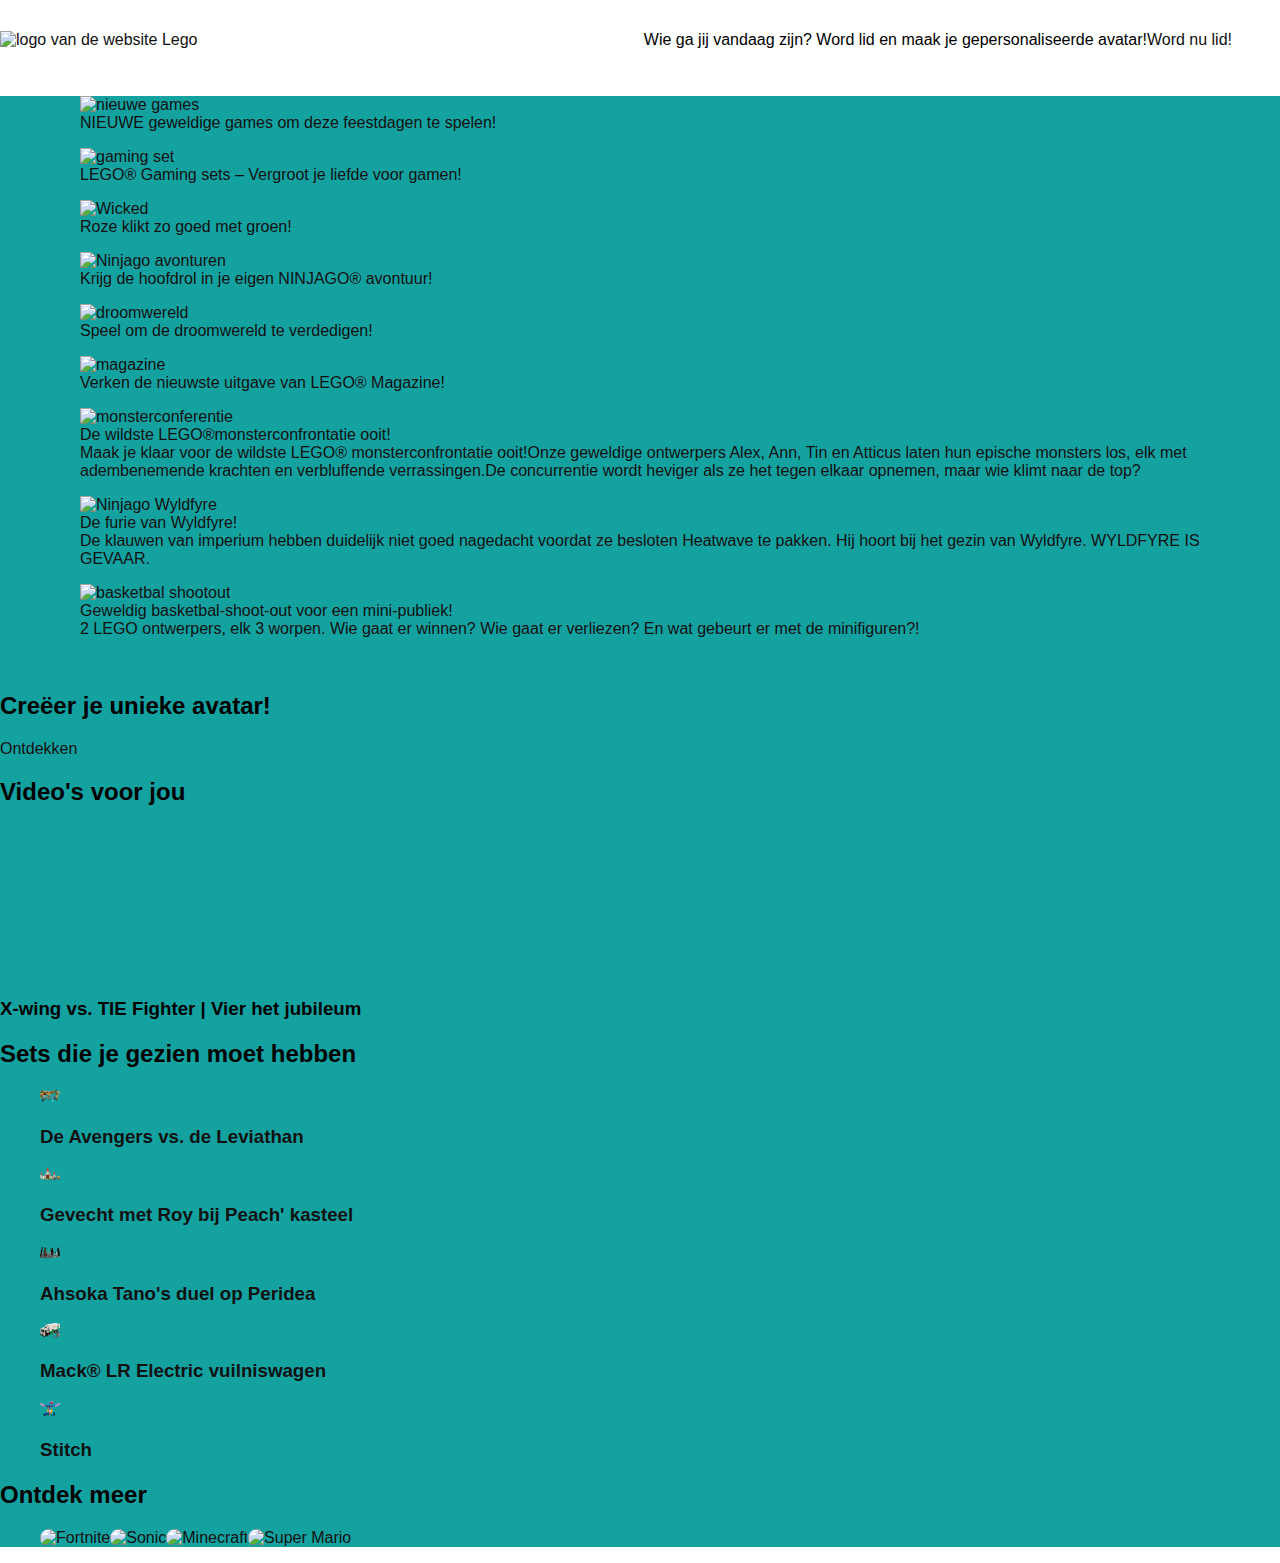
==== speelplek.html @ 5aae68db "." ====
<!DOCTYPE html>
<html lang="en">
<head>
    <meta charset="UTF-8">
    <meta name="viewport" content="width=device-width, initial-scale=1.0">
    <title>Lego for kids</title>
    <link rel="stylesheet" href="styles/style.css">
</head>
<body>
    <header class="headerSpeelplek">
        <!-- display none maken -->
        <a href="#">
			<img src="images/brand-lego.svg" alt="logo van de website Lego">
		</a>

        <!-- invisible maken -->
        <h1>Lego Insiders club, speelplek</h1>

        <!-- <img aria-hidden="true" src="images/banner-asset-mobile kopie.webp" alt="">
        <img aria-hidden="true" src="images/avatar-campaign.webp" alt="">
        <img aria-hidden="true" src="images/chest.webp" alt="">
        <img aria-hidden="true" src="images/gem.webp" alt=""> -->

        <p>Wie ga jij vandaag zijn? Word lid en maak je gepersonaliseerde avatar!</p>
        <a href="#">Word nu lid!
            <img aria-hidden="true" src="images/next.png" alt="">
        </a>

        <nav>
            <ul>
                <li>
                    <a href="#">
                        <img src="images/home.png" alt="home">
                    </a>
                </li>
                <li>
                    <a href="#">
                        <img src="images/gamepad.png" alt="games">
                    </a>
                </li>
                <li>
                    <a href="#">
                        <img src="images/play.png" alt="video's">
                    </a>
                </li>
                <li>
                    <a href="#">
                        <img src="images/grid.png" alt="quizes">
                    </a>
                </li>
                <li>
                    <button>
                        <img src="images/search.png" alt="zoeken">
                    </button>
                </li>
                <li>
                    <button>
                        <img src="images/account.png" alt="account">
                    </button>
                    <ul>
                        <li>
                            <img src="" alt="">
                            <a href="#">LEGO PLAY</a>
                        </li>
                        <li>
                            <img src="" alt="">
                            <a href="#">LEGO DIGITALE VEILIGHEID</a>
                        </li>
                        <li>
                            <img src="" alt="">
                            <a href="#">LEGO MAGAZINE</a>
                        </li>
                        <li>
                            <img src="" alt="">
                            <a href="#">VOOR VOLWASSENEN</a>
                        </li>
                        <li>
                            <img src="" alt="">
                            <a href="#">LEGAL STUFF</a>
                        </li>
                        <li>
                            <img src="" alt="">
                            <a href="#">UITLOGGEN</a>
                        </li>
                    </ul>
                </li>
            </ul>
        </nav>
    </header>

    <main>
        <section class="games">
            <ul>
                <li>
                    <a href="#">
                        <figure>
                            <img src="images/nieuwe-games.webp" alt="nieuwe games">
                            <figcaption>NIEUWE geweldige games om deze feestdagen te spelen!</figcaption>
                        </figure>
                    </a>
                </li>
                <li>
                    <a href="#">
                        <figure>
                            <img src="images/gaming-sets.webp" alt="gaming set">
                            <figcaption>LEGO® Gaming sets – Vergroot je liefde voor gamen!</figcaption>
                        </figure>
                    </a>
                </li>
                <li>
                    <a href="#">
                        <figure>
                            <img src="images/wicked.webp" alt="Wicked">
                            <figcaption>Roze klikt zo goed met groen!</figcaption>
                        </figure>
                    </a>
                </li>
                <li>
                    <a href="#">
                        <figure>
                            <img src="images/ninjago-avonturen.webp" alt="Ninjago avonturen">
                            <figcaption>Krijg de hoofdrol in je eigen NINJAGO® avontuur!</figcaption>
                        </figure>
                    </a>
                </li>
                <li>
                    <a href="#">
                        <figure>
                            <img src="images/droomwereld.webp" alt="droomwereld">
                            <figcaption>Speel om de droomwereld te verdedigen!</figcaption>
                        </figure>
                    </a>
                </li>
                <li>
                    <a href="#">
                        <figure>
                            <img src="images/magazine.webp" alt="magazine">
                            <figcaption>Verken de nieuwste uitgave van LEGO® Magazine!</figcaption>
                        </figure>
                    </a>
                </li>
                <li>
                    <a href="#">
                        <figure>
                            <img src="images/monsterconferentie.webp" alt="monsterconferentie">
                            <figcaption>De wildste LEGO®​monsterconfrontatie ooit!</figcaption>
                            <figcaption>Maak je klaar voor de wildste LEGO® monsterconfrontatie ooit!Onze geweldige ontwerpers Alex, Ann, Tin en Atticus laten hun epische monsters los, elk met adembenemende krachten en verbluffende verrassingen.De concurrentie wordt heviger als ze het tegen elkaar opnemen, maar wie klimt naar de top?</figcaption>
                        </figure>
                    </a>
                </li>
                <li>
                    <a href="#">
                        <figure>
                            <img src="images/ninjago.webp" alt="Ninjago Wyldfyre">
                            <figcaption>De furie van Wyldfyre!</figcaption>
                            <figcaption>De klauwen van imperium hebben duidelijk niet goed nagedacht voordat ze besloten Heatwave te pakken. Hij hoort bij het gezin van Wyldfyre. WYLDFYRE IS GEVAAR.</figcaption>
                        </figure>
                    </a>
                </li>
                <li>
                    <a href="#">
                        <figure>
                            <img src="images/basketbal-shootout.webp" alt="basketbal shootout">
                            <figcaption>Geweldig basketbal-shoot-out voor een mini-publiek!</figcaption>
                            <figcaption>2 LEGO ontwerpers, elk 3 worpen. Wie gaat er winnen? Wie gaat er verliezen? En wat gebeurt er met de minifiguren?!</figcaption>
                        </figure>
                    </a>
                </li>
            </ul>
        </section>

        <section class="drieKleuren">
            <div>
                <img aria-hidden="true" src="" alt="">
                <img aria-hidden="true" src="images/mini-figuur.webp" alt="">
                <h2>Creëer je unieke avatar! </h2>
                <a href="#">Ontdekken <img aria-hidden="true" src="images/right-arrow.png" alt=""></a>
            </div>

            <div>
                <h2>Video's voor jou</h2>
                <video src=""></video>
                <h3>X-wing vs. TIE Fighter | Vier het jubileum</h3>
            </div>

            <div>
                <h2>Sets die je gezien moet hebben</h2>
                <!-- carousel andere -->
                 <ul>
                    <li>
                        <a href="#">
                            <img src="images/avengers.webp" alt="Avengers set">
                            <h3>De Avengers vs. de Leviathan</h3>
                        </a>
                    </li>
                    <li>
                        <a href="#">
                            <img src="images/kasteel.webp" alt="kasteel set">
                            <h3>Gevecht met Roy bij Peach' kasteel</h3>
                        </a>
                    </li>
                    <li>
                        <a href="#">
                            <img src="images/arena.webp" alt="Star Wars set">
                            <h3>Ahsoka Tano's duel op Peridea</h3>
                        </a>
                    </li>
                    <li>
                        <a href="#">
                            <img src="images/vrachtwagen.webp" alt="vrachtwagen set">
                            <h3>Mack® LR Electric vuilniswagen</h3>
                        </a>
                    </li>
                    <li>
                        <a href="#">
                            <img src="images/stitch.webp" alt="Stitch set">
                            <h3>Stitch</h3>
                        </a>
                    </li>
                 </ul>
            </div>
        </section>

        <section class="ontdekMeer">
            <h2>Ontdek meer</h2>
            <ul>
                <li>
                    <a href="#">
                        <img src="images/theme-card-fortnite.webp" alt="Fortnite">
                    </a>
                </li>
                <li>
                    <a href="#">
                        <img src="images/theme-card-sonic.webp" alt="Sonic">
                    </a>
                </li>
                <li>
                    <a href="#">
                        <img src="images/theme-card-minecraft.webp" alt="Minecraft">
                    </a>
                </li>
                <li>
                    <a href="#">
                        <img src="images/theme-card-super-mario.webp" alt="Super Mario">
                    </a>
                </li>
            </ul>
        </section>
    </main>

    <script defer src="./scripts/script.js"></script>
</body>
</html>
---- styles/style.css ----
/**************/
/* CSS REMEDY */
/**************/
*, *::after, *::before {
  	box-sizing:border-box;  
  	font-family: Cera Pro, sans-serif;
}


/*********************/
/* CUSTOM PROPERTIES */
/*********************/
:root {
	--color-text:#111;
	--size-p-text: medium;
	--weight-p-text: 350;
	--size-h2-text: x-large;
	--weight-h2-text: bold;
	--color-text-2: white;
	--color-background: black;
	--dark-mode-background: #004848;
	--dark-mode-knoppen: black;
}


/********/
/* body */
/********/
body {
	margin: 0;
}


/********/
/* main */
/********/
main {
	background-color: #14a2a1;
}


/***************/
/* anker tags */
/**************/
a {
	text-decoration: none;
	color: #111;
}

a:hover {
	text-decoration: underline;
}

ul, ol {
	list-style: none;
}


/*************************/
/* Alle "next" icoontjes */
/*************************/
.icons {
	width: .8em;
	height: auto;
}


/*****************************************************************/
/* header ********************************************************/
/* header animatie die verdwijnt en weer verschijnt met scrollen */
/* bron: Thomas Norden & ChatGPT *********************************/
/*****************************************************************/
.header-hidden {
	position: fixed;
	top: -100px;
	transition: top 0.3s;
}
  
.header-visible {
	position: fixed;
	top: 0;
	transition: top 0.3s;
}

header div button {
	border: none;
	background-color: white;
}

/* kijken of dit wel goed gaat met button img  */
header > a img,  button img {
	width: 2.5em;
	height: auto;
}

div button img, nav ul li a img, div a img {
	width: 1.25em;
	height: auto;
}

/***************************************************/
/* bron: https://codepen.io/TessWieman/pen/ByBoLNW */
/***************************************************/
header {
	display:flex;
	/* justify-content:space-between; */
	align-items:center;
	
	position:sticky;
	top:0;

	width: 100%;
	background: white;
}
   
/***************/
/* MENU BUTTON */
/***************/
header > button {
	order:-1;
}
  
/************/
/* HET MENU */
/************/
nav {
	position:fixed;
	left:0;
	right:0;
	top:0;
	bottom:0;
	
	translate:-100% 0%;
	
	transition:translate .3s;
}

header nav u li a img {
	width: 1em;
	height: auto;
}
  
/* als menu open is */
nav.toonMenu {
	translate:0% 0%;
}

/* eigen code tweede lijst */
.navLijst2 {
  position: fixed;
  top: 0;
  right: -100%; /* Dit moet de lijst buiten beeld houden */
  width: 300px;
  height: 100%;
  background: white;
  transition: right 0.3s ease-in-out;
}

.navLijst2.toonSubmenu {
  right: 0; /* Schuift de lijst naar binnen */
}

  
/****************************************************************/
/* styling voor de header als de browser minimaal 38em breed is */
/****************************************************************/
/* @media (min-width:38em) {
	header > button {
		display:none;
	}	
	nav {
		position:static;
		translate:unset;
		padding:0;
		
		background:none;
	}	
	nav button {
		display:none;
	}
	nav ul {
		display:flex;
		gap:1em;
	}
	nav a {
		flex-direction:column;
		
		border:none;
	}
	header > a:last-of-type {
		flex-direction:column;
		}
} */

/****************************************************************/
/* styling voor de header als de browser minimaal 57em breed is */
/****************************************************************/
/* @media (min-width:57em) {
	header > a:last-of-type, nav a {
		flex-direction:row;
	}
} */


/************************/
/* Section: breadcrumbs */
/************************/
section.breadcrumbs ol{
	display: flex;
	background-color: white;
	align-items: center;
	gap: 0.5em;
	margin-top: 3em;
	margin-bottom: 0;
}

section.breadcrumbs ol li p {
	color: grey;
	font-size: .88em;
	font-weight: bold;
}

section.breadcrumbs ol a {
	color: #016db7;
}

section.breadcrumbs ol li p, section.breadcrumbs ol li a {
	font-size: .88em;
	font-weight: bold;
}



/**************************/
/* Section: aangebodenSet */
/*************************/
.hoofdTekst {
	display: flex;
	justify-content: center;
	align-items: center;
	gap: 1em;
}

.banner {
	width: 100%;
	height: auto;
}

.rondeKnoppen {
	display: inline-block;
	padding: .6em 1.25em;
	border: 2px solid #004848;
	border-radius: 1.56em;
}

.rondeKnoppen:hover {
	background-color: #004848;
	color: white;
}

section.aangebodenSet p {
	font-size: var(--size-p-text);
	font-weight: var(--weight-p-text);
	
}

section.aangebodenSet h2 {
	font-size: var(--size-h2-text);
	font-weight: var(--weight-h2-text);
}

/**************************/
/* Section: categorieSets */
/**************************/
section.categorieSets ul { 
	display: flex;
	text-align: center;
	gap: .4em;
	/* flex-wrap: wrap; */

	/* display: grid; */
	/* grid-template-columns: 1fr 1fr 1fr 1fr;  */
	/* gap: .4em; */
	/* justify-content: center; */
}

section.categorieSets ul li a img {
	width: 35%;
	height: auto;
}

section.categorieSets h3 {
	font-size: small;
	font-weight: 450;
	text-align: center;
}

/*https://chatgpt.com/c/674dc11e-69f4-8004-a049-d1661abe8772*/
/* @media (max-width: 375px) { 
	.categorieSets ul {
	grid-template-columns: repeat(4, 1fr); 
	}
}
  
@media (min-width: 1440px) { 
	.categorieSets ul {
	grid-template-columns: repeat(9, 1fr); 
	}
}
  
@media (min-width: 376px) and (max-width: 1439px) { 
	.categorieSets ul {
	grid-template-columns: repeat(auto-fit, minmax(150px, 1fr));
	}
} */
  

/*********************/
/* Section: infoSets */
/*********************/
section.infoSets .none {
	display: none;
}

section.infoSets ul {
	display: flex;
	overflow-x: auto;
	gap: 1em;
}

section.infoSets > ul li{
	display: grid;
	grid-template-columns: 1fr 1fr 1fr;
	grid-template-rows: 3em 2fr 3em 3em 3em 3em;
	background: white;
	row-gap: 0.5em;
	padding: .5em;
	min-width: 85%;
}

section.infoSets .like {
	grid-column-start: 1;
	grid-column-end: 2;
	grid-row-start: 1;
	grid-row-end: 2;
	justify-self: start;
}

section.infoSets > ul li p:nth-of-type(4) {
	background-color: #ffd50a;
	/* padding: .5em; */
	grid-column-end: -1;
	grid-row-start: 1;
	align-self: center;
	text-align: center;
	justify-self: end;
}

section.infoSets > ul li p:first-of-type {
	grid-column-start: 1;
	grid-column-end: 2;
	grid-row-start: 3;
	grid-row-end: 4;
}

section.infoSets > ul li p:nth-of-type(2){
	grid-column-start: 2;
	grid-column-end: 3;
	grid-row-start: 3;
	grid-row-end: 4;
}

section.infoSets > ul li p:nth-of-type(3){
	grid-column-start: 1;
	grid-column-end: 2;
	grid-row-start: 5;
	grid-row-end: 6;
}

section.infoSets > ul li h3 {
	grid-column-start: 1;
	grid-column-end: -1;
	grid-row-start: 4;
	grid-row-end: 5;
}

section.infoSets .plaatje {
	grid-column-start: 1;
	grid-column-end: -1;
	grid-row-start: 2;
	grid-row-end: 3;
	justify-self: center;
}

section.infoSets > ul li button:nth-of-type(2) {
	background: #f47d20;
	border-radius: 2em;
	grid-column-start: 1;
}

section.infoSets > ul li button:nth-of-type(2) img {
	width: 15%;
}

section.infoSets > ul li button:nth-of-type(2):hover {
	background: #ca5f0b;
	text-decoration: none;
}

section.infoSets h2 {
	font-size: var(--size-h2-text);
	font-weight: var(--weight-h2-text);
}

@media (min-width: 582px) {
	section.infoSets .none {
		display: block;
		
	}
	section.infoSets div {
		display: flex;
		
	}
}

/***************************/
/* Section: sideScrollSets */
/***************************/
section.sideScrollSets ul{
	display: flex;
	text-align: center;
	overflow-x: auto;
}

section.sideScrollSets .afbSet{
	width: 120%;
	height: auto;
}

section.sideScrollSets .logo{
	width: 20%;
	height: auto;
}

section.sideScrollSets p {
	font-size: var(--size-p-text);
	font-weight: var(--weight-p-text);
}

/************************/
/* Section: tekstBanner */
/************************/

section.tekstBanner {
	background: #4CC0C0;
	display: block;
	text-align: center;
}

section.tekstBanner h2, section.tekstBanner p {
	margin: 1.5em;
	line-height: 1.5em;
}

/* wat is section 8 naam */
section.tekstBanner img, section:nth-of-type(8) img {
	width: 100vw;
}

section.tekstBanner p {
	font-size: var(--size-p-text);
	font-weight: var(--weight-p-text);
}

/**********************/
/* Section: katBanner */
/**********************/
section.katBanner {
	text-align: center;
}

section.katBanner h2 {
	font-weight: 350;
	font-size: large;
	margin: 0em 2em 0em 2em;
}

section.katBanner p {
	font-size: small;
	font-weight: 350;
}

section.katBanner a {
	display: inline-block;
	padding: .6em 1.25em;
	background-color: #004848;
	border-radius: 1.56em;
	color: white;
}

section.katBanner .icons {
	width: .8em;
	height: auto;
}


/******************************/
/* DE CAROCARROUSEL CONTAINER */
/* Bron: https://codepen.io/shooft/pen/ZEpXmrg gebruikt voor het maken van de bolletjes onder de plaatjes, maar ik heb er zelf nummertjes van gemaakt */
/******************************/
.caroCarrousel {
	/* basis waarden die door de hele carrousel gebruikt worden */
	/* kun je zelf aanpassen */
	/* --caroCarrouselMainColor:#1b75b3;
  	--caroCarrouselAccentColor:#333; */

  	position: relative;
	outline:none;
	background: white;
}

.caroCarrousel h2 {
	font-size: var(--size-h2-text);
	font-weight: var(--weight-h2-text);
	padding-top: 2em;
}

.caroCarrousel h2, .caroCarrousel p {
	text-align: center;
	margin: 1em;
}

.caroCarrousel > a {
	display: inline-block;
	padding: .6em 1.25em;
	background: grey;
	border-radius: 1.56em;
	color: var(--color-text-2);
}

/* dark mode */
/* @media (prefers-color-scheme: dark) {
  .caroCarrousel {
    --caroCarrouselMainColor:#ccc;
    --caroCarrouselShadeColor:#4449;
  }
} */

/************************************/
/* de carrousel elementen container */
/************************************/
.caroCarrousel > ul {
  	margin: 0; padding: 0;
  	list-style: none;
	display: flex;
	
	/* handmatig scrollen is mogelijk */
	overflow: hidden;
	
	/* snappen als er gescrolled wordt - andere helft bij li */
  	scroll-snap-type: inline mandatory;
  
  	/* smooth scrollen */
	scroll-behavior: smooth;
  
  	/* scrollbar zoveel mogelijk verbergen */
  	-webkit-overflow-scrolling: touch; /* voor iOS*/
  	-ms-overflow-style: none; /* voor IE */
	scrollbar-width: none; /* voor firefox */
}

.caroCarrousel > ul::-webkit-scrollbar {
  	/* scrollbar zoveel mogelijk verbergen */
  	display: none; /* voor chrome, safari en edge*/
}

/**************************/
/* de carrousel elementen */
/************************************/
.caroCarrousel > ul li {
  	flex-basis: 100%;
  	flex-shrink: 0;
  	/* snappen als er gescrolled wordt - andere helft bij ul */
	scroll-snap-align:center;
}

/**********************************/
/* de carrousel elementen content */
/************************************/

/* de stijlen voor jouw content hier */
.caroCarrousel > ul li > img {
  	display: block;
  	width: 100%;
}

/****************/
/* DE BOLLETJES */
/****************/

/* de bolletjes container */
.caroCarrousel nav ul {
  	position: absolute;
	left: 2em; right: 2em;
	bottom: 0;
	margin: 0;
  	padding: 0 0 .5em;
  	list-style: none;
	
	display: flex;
	/* 	flex-wrap:wrap; */
  	justify-content: center;
  	gap:.4em;
}

/* een bolletje container */
/* .caroCarrousel > nav li {
	flex-basis: 1.2em;
	aspect-ratio: 1/1;
} */

/* de bolletjes */
.caroCarrousel > nav a {
	display: block;
	/* width:100%;
	height:100%; */
	
	text-decoration: none;
	color: var(--caroCarrouselMainColor);
  	background-color: var(--caroCarrouselShadeColor);
	/* border-radius: 50%; */
  	/* outline: none;
	box-shadow: inset 0 0 0 1px currentColor; */
  
  	transition: 0.5s;
}

.caroCarrousel > nav a:hover,
.caroCarrousel > nav a:focus {
  	color: var(--caroCarrouselAccentColor);
}

.caroCarrousel > nav a.current {
  	background-color: currentColor;
}


/****************/
/* Section: FAQ */
/****************/
section.FAQ {
	background-color: white;
	margin: 1em;
}

section.FAQ a {
	color: #016db7;
}

section.FAQ details {
	font-size: medium;
	font-weight: 300;
}

section.FAQ details summary {
	font-size: large;
	font-weight: 400;
}


/**********/
/* footer */
/**********/
footer {
	background: #1F1D48;
	color: white;
	padding: 2em 1em 2em 1em;
}

footer ul li a {
	background: #1F1D48;
	color: white;
}

footer div:first-of-type > button {
	background: #18142D;
	color: white;
	display: flex;
	border: none;
}

footer div:first-of-type button img {
	width: 10%;
	height: auto;
}

footer div:first-of-type button h3 {
	font-size: var(--size-p-text);
	font-weight: var(--weight-p-text);
}

footer div:first-of-type ul li {
	margin: 1.5em;
}

footer img:first-of-type {
	width: 4.4em;
	height: auto;
}

footer div:nth-of-type(2) a img {
	width: 8%;
	background: #f47d20;
	border-top-right-radius: .5em;
	border-bottom-right-radius: .5em;
}

footer div:nth-of-type(2) input {
	padding: 1em;
}

footer div:nth-of-type(4) {
	display: none;
}

footer div:nth-of-type(5) ul {
	display: flex;
	gap: 1em;
	height: 3.375rem;
	align-items: center;
}

footer div:nth-of-type(5) ul li a img {
	width: 50%;
	height: auto;
}

footer div:last-of-type, footer div:nth-of-type(6) {
	font-size: small;
	font-weight: 450;
	line-height: 2em;
}

footer div:nth-of-type(6) ul {
	display: flex;
	flex-wrap: wrap;
}

footer div:nth-of-type(6) ul li {
	padding: 1.25em;
}

/*********************/
/* footer responsive */
/*********************/
/* half scherm */
/* de lijst elementen moeten nog als vierkantjes staan */
@media (min-width: 903px) {
	footer {
		display: grid;
		grid-template-columns: 1fr 1fr 1fr;
		grid-template-rows: 6fr 1fr 1fr 1fr 1fr;
	}
	footer div:nth-of-type(4) {
		display: block;
	}
	footer div:nth-of-type(3) {
		display: none;
	}
	footer div:nth-of-type(2) {
		grid-row-start: 3;
	}
	footer div:nth-of-type(5) {
		grid-row-start: 3;
		grid-column-end: -1;
	}
	footer div:nth-of-type(6) {
		grid-row-start: 4;
		grid-column-start: 1;
		grid-column-end: -1;
	}
	footer div:last-of-type {
		grid-row-start: 5;
		grid-column-start: 1;
		grid-column-end: -1;
	}
}

/* volledig scherm */
/* de lijst elementen moeten nog naast elkaar staan */
@media (min-width: 1360px) {
	footer {
		display: grid;
		grid-template-columns: 1fr 1fr 1fr 1fr 1fr;
		grid-template-rows: 6fr 1fr 1fr 1fr;
	}
	/* footer div:nth-of-type(4) {
		display: block;
	}
	footer div:nth-of-type(3) {
		display: none;
	} */
	footer div:nth-of-type(2) {
		grid-row-start: 2;
	}
	footer div:nth-of-type(5) {
		grid-row-start: 2;
		grid-column-end: -1;
	}
	footer div:nth-of-type(6) {
		grid-row-start: 3;
		grid-column-start: 1;
		grid-column-end: -1;
	}
	footer div:last-of-type {
		grid-row-start: 4;
		grid-column-start: 1;
		grid-column-end: -1;
	}
}

/******************************************************************/
/* website: https://www.sitepoint.com/style-html-details-element/ */
/*********** Ik heb wel zelf  de code wat aangepast ***************/
/******************************************************************/
summary {
	list-style: none;
	display: flex;
	justify-content: space-between;
	align-items: center;
	padding: 10px 15px;
	font-weight: bold;
}
  
summary::after {
	content: '';
	width: 0; 
	height: 0; 
	border-top: 10px solid #15171b;
	border-inline: 7px solid transparent;
	transition: 0.2s;
}
  
details[open] > summary {
	border-bottom: 2px solid white;
	margin-bottom: 1em;
}
  
details[open] > summary::after {
	transform: rotate(-180deg);
}
  
summary::-webkit-details-marker {
	display: none;
}
  
details[open] summary {
	border-radius: 5px 5px 0 0;
}
  
details {
	border: 2px solid white;
	margin: 0.5em;
}


/*************/
/* dark mode */
/*************/
@media (prefers-color-scheme: dark) {
	main {
		background-color: var(--dark-mode-background);
		color: var(--color-text-2);
	}
}



/*************/
/* Speelplek */
/*************/

/*******************/
/* headerSpeelplek */
/*******************/
.headerSpeelplek h1 {
	visibility: hidden;
}

/* .headerSpeelplek img:first-of-type {
	width: 10em;
	height: auto;
} */


/***********************/
/* section: ontdekMeer */
/***********************/
section.ontdekMeer ul {
	display: flex;
	overflow-x: auto;
}

/* section.ontdekMeer ul li {
	margin: 0em 2em 0em 2em;
} */

section.ontdekMeer ul li a img {
	width: 300%;
	height: auto;
	border-radius: 1em;
}
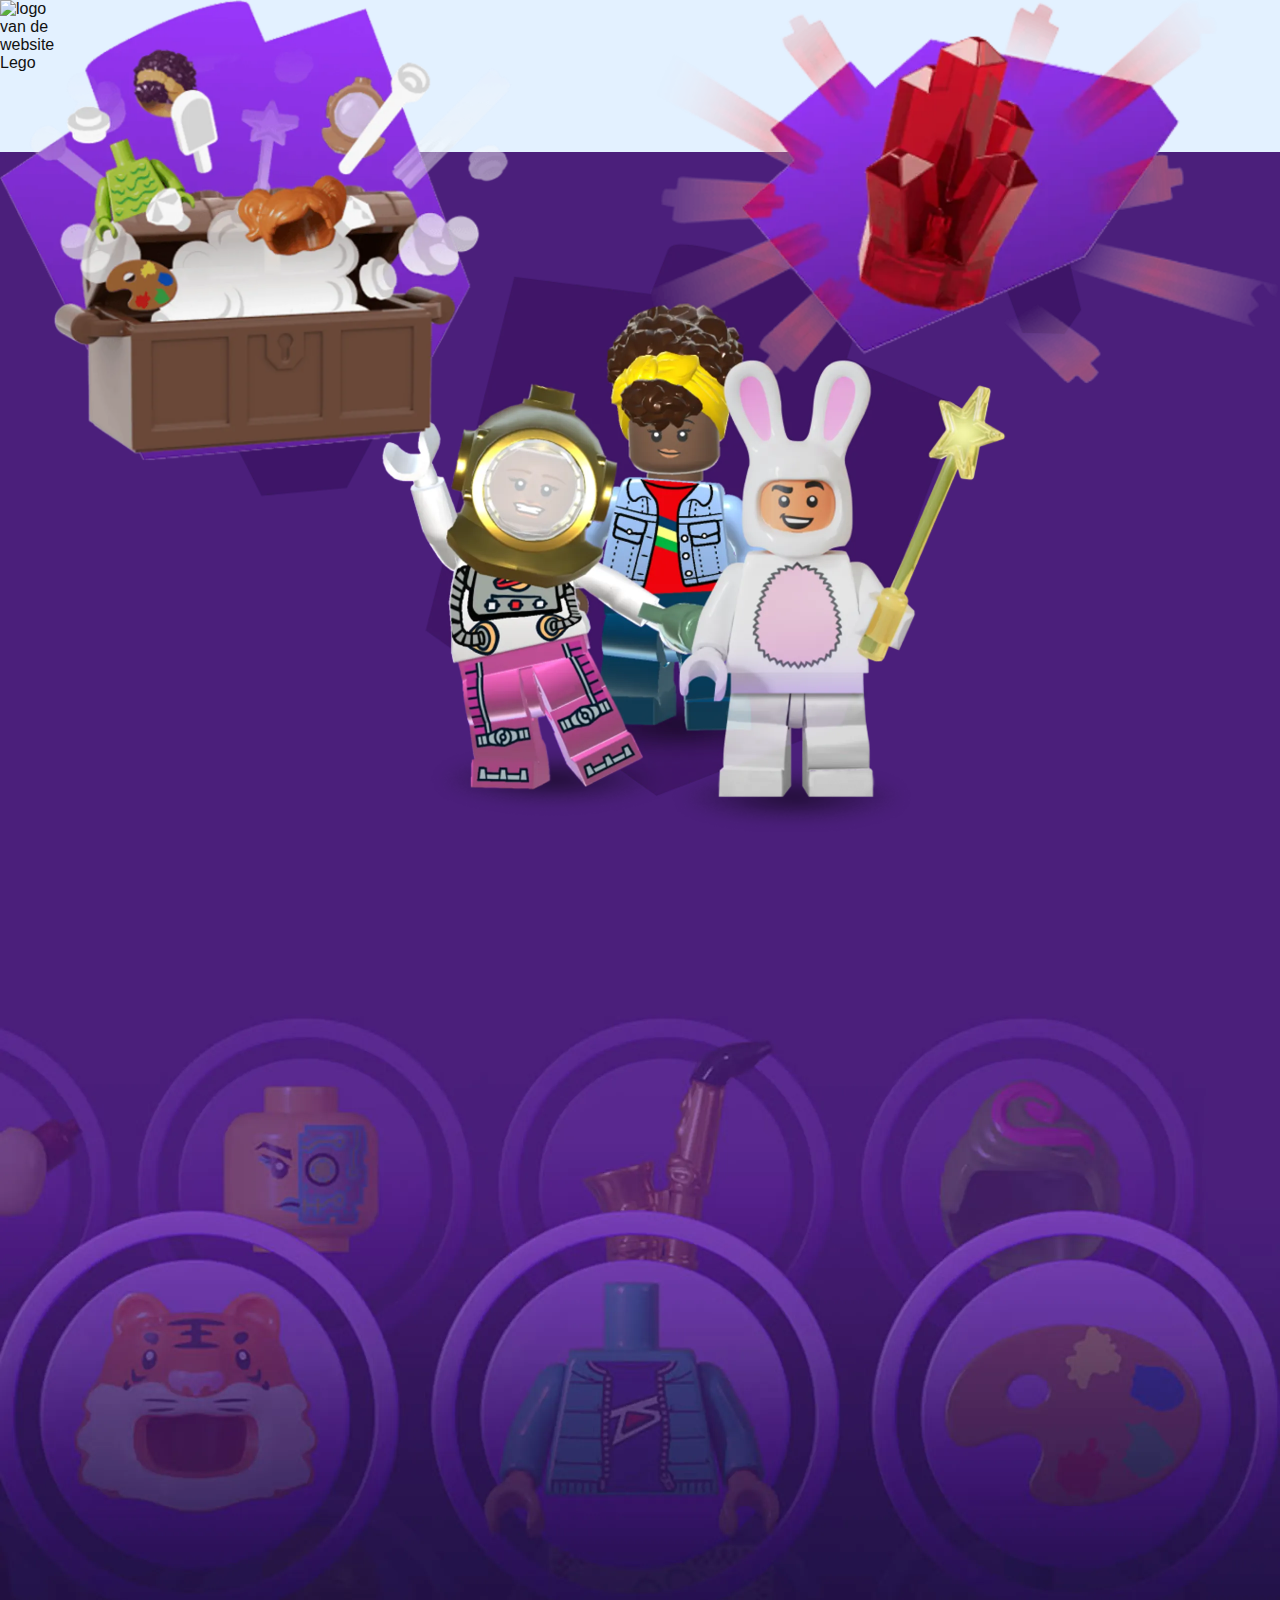
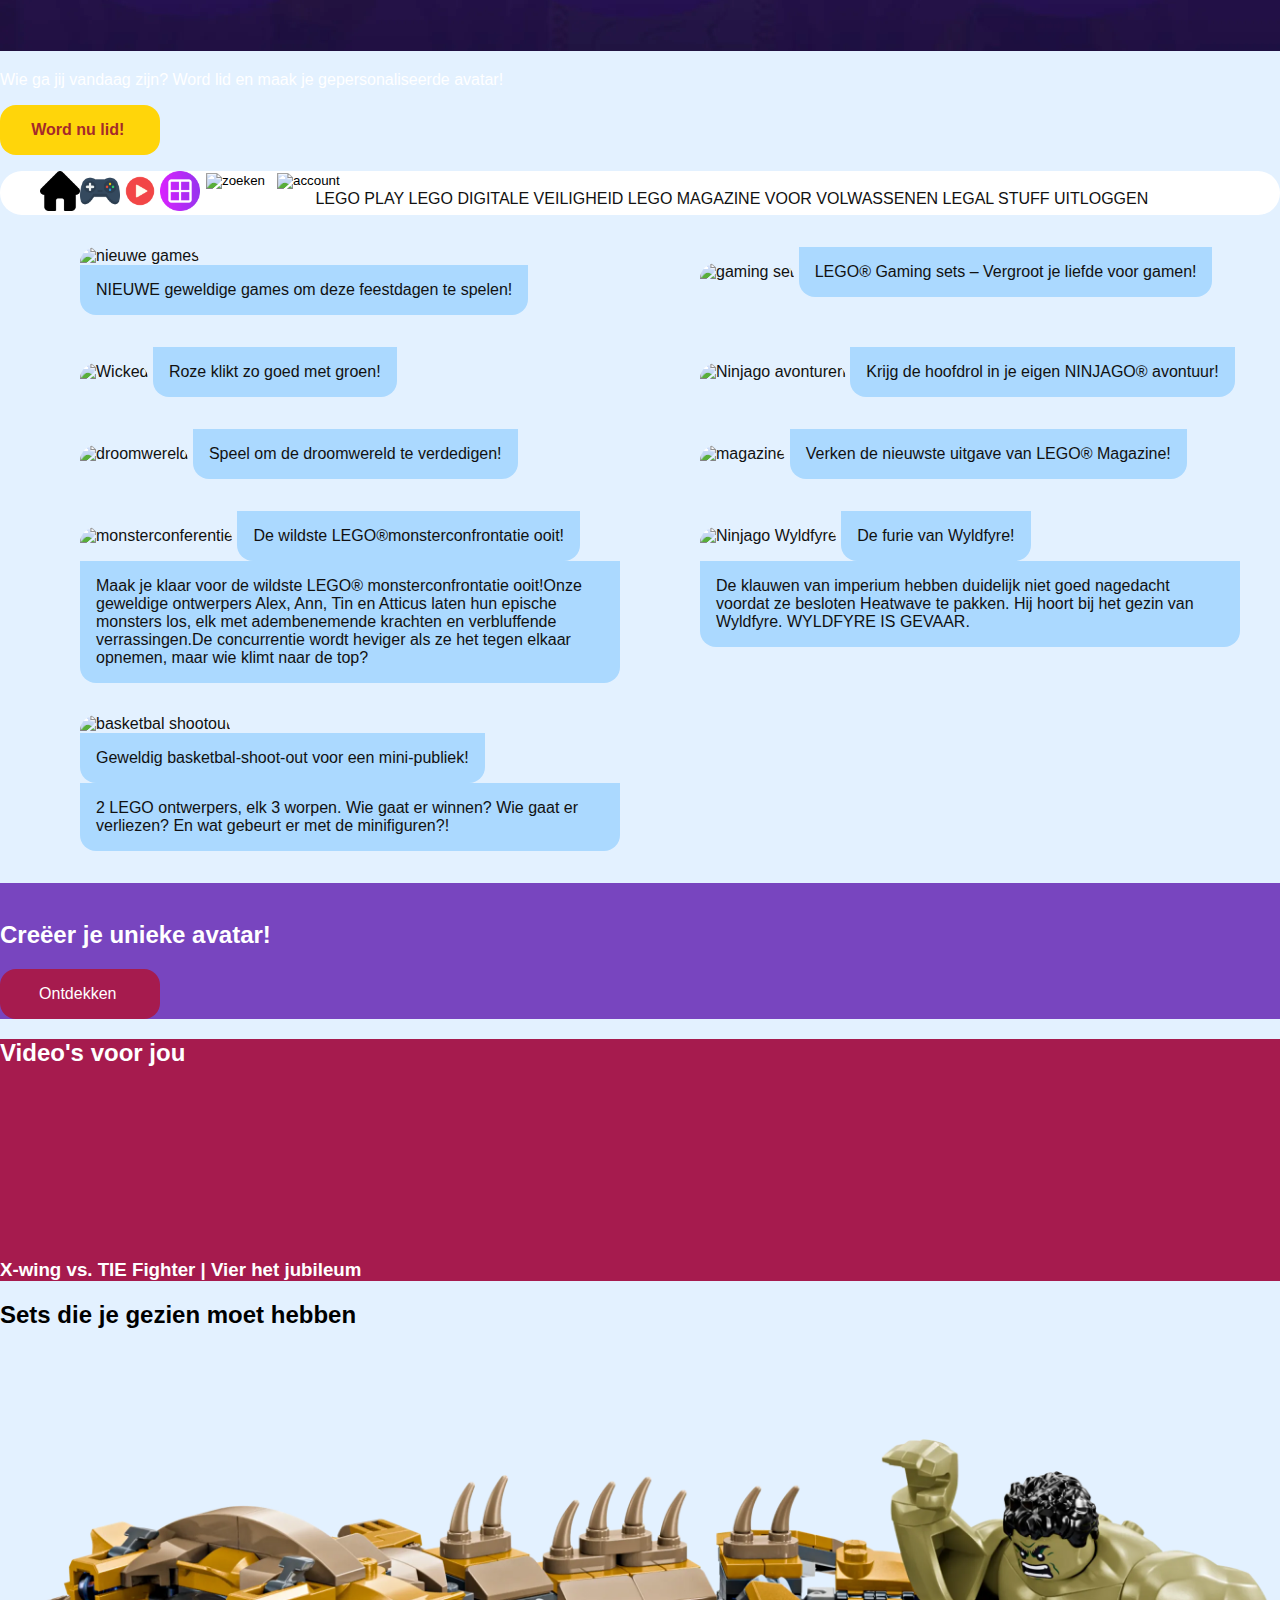
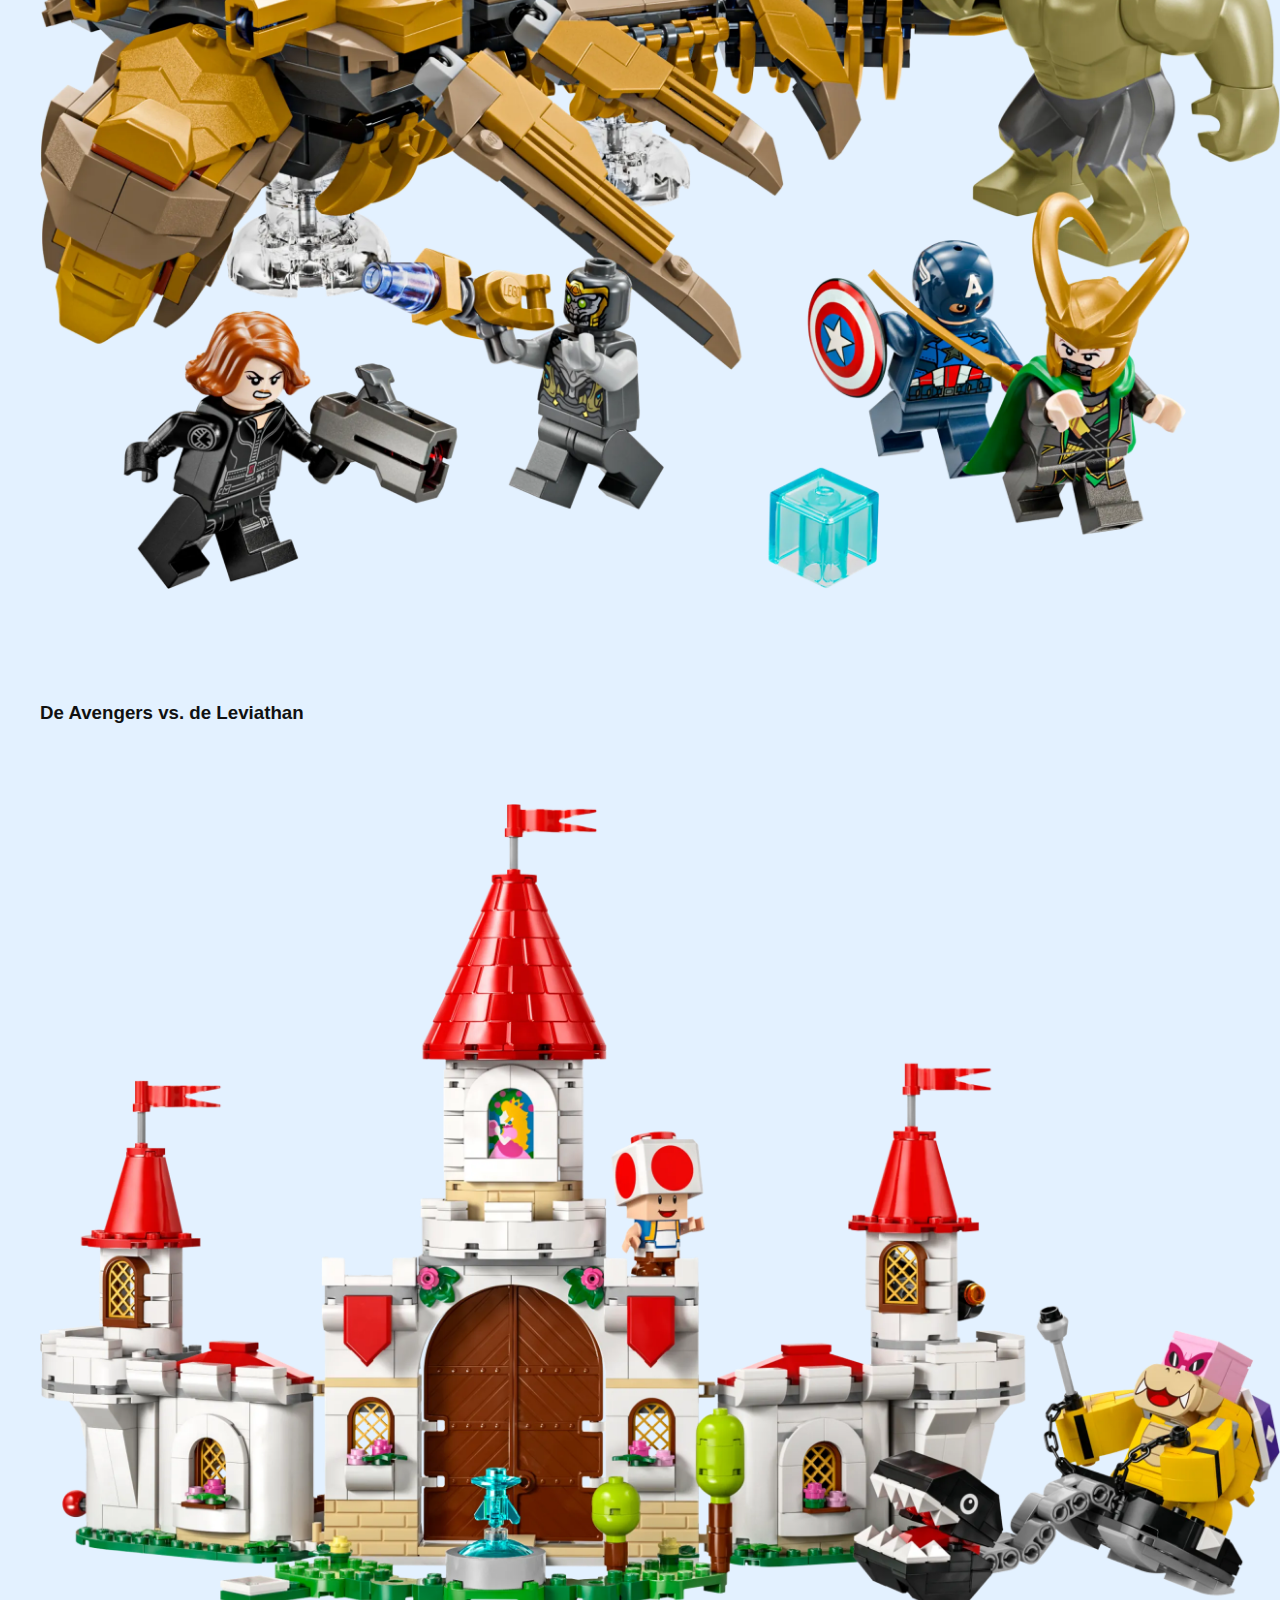
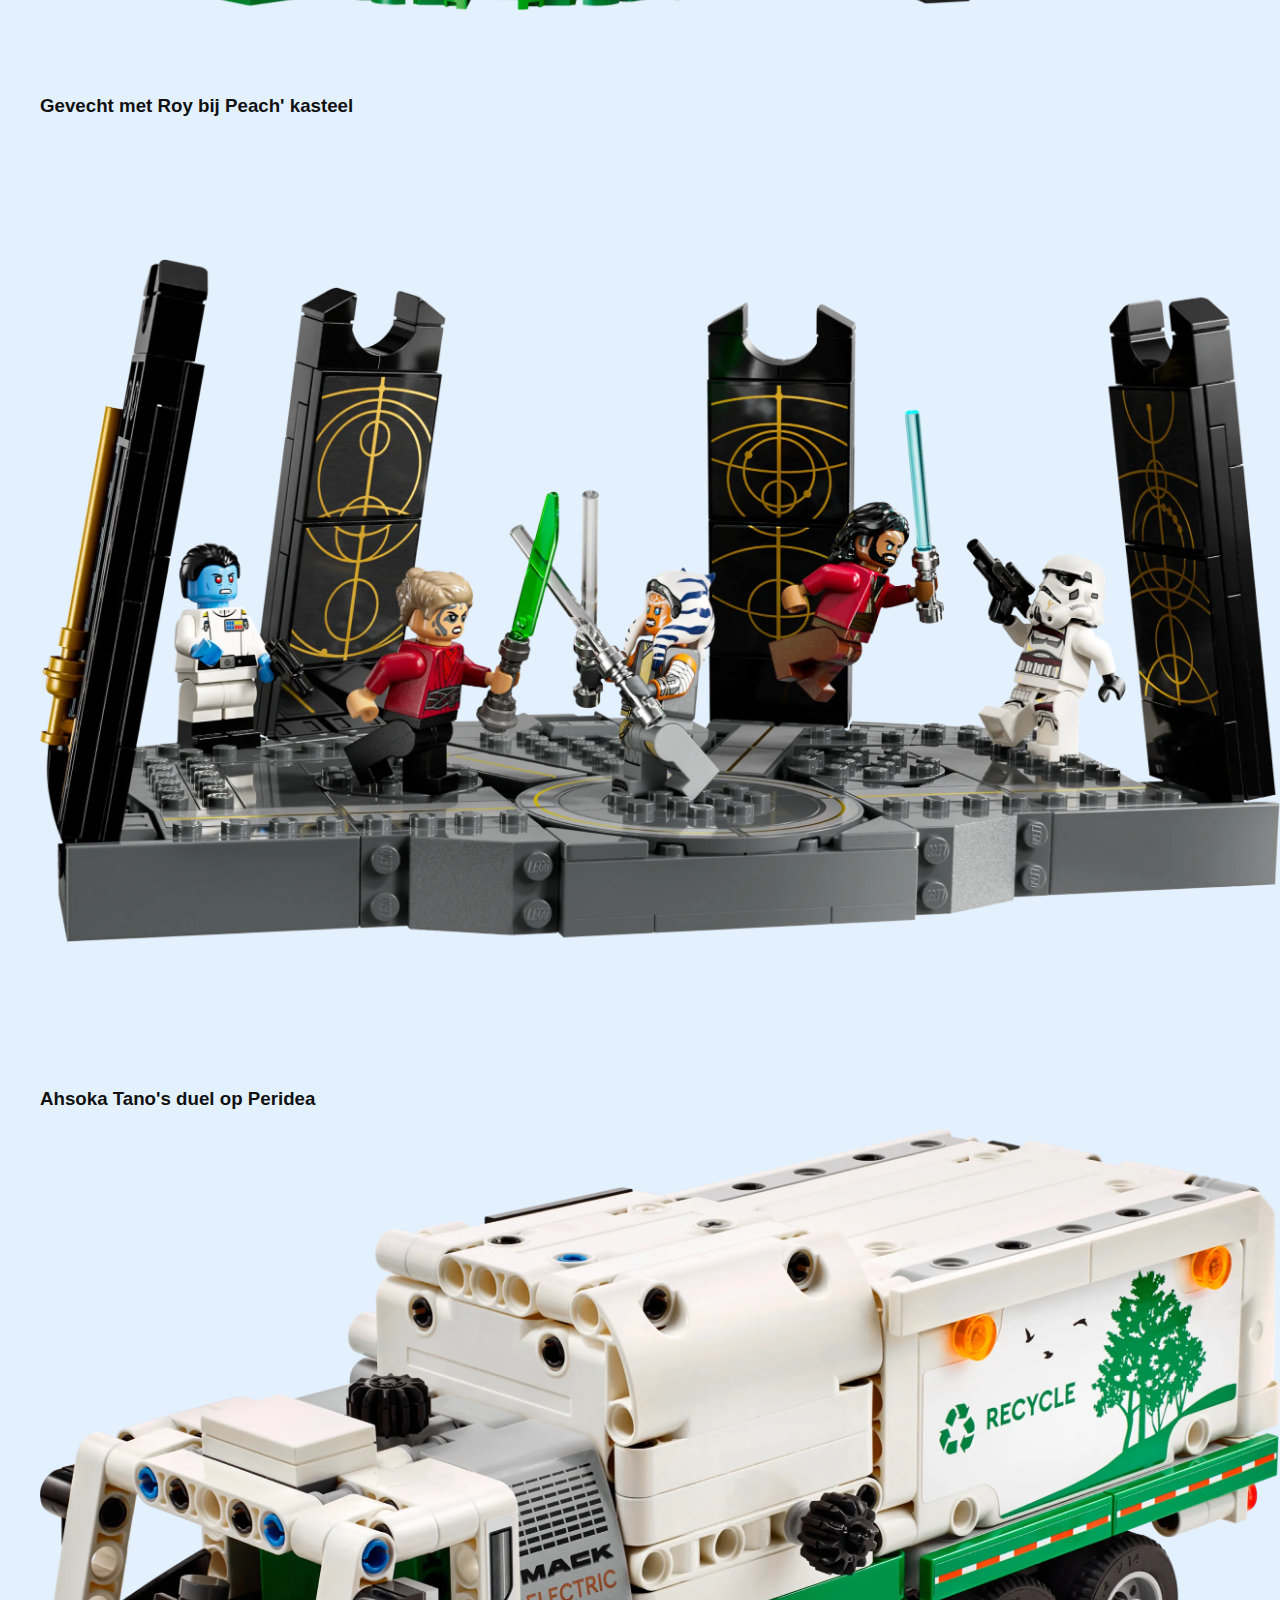
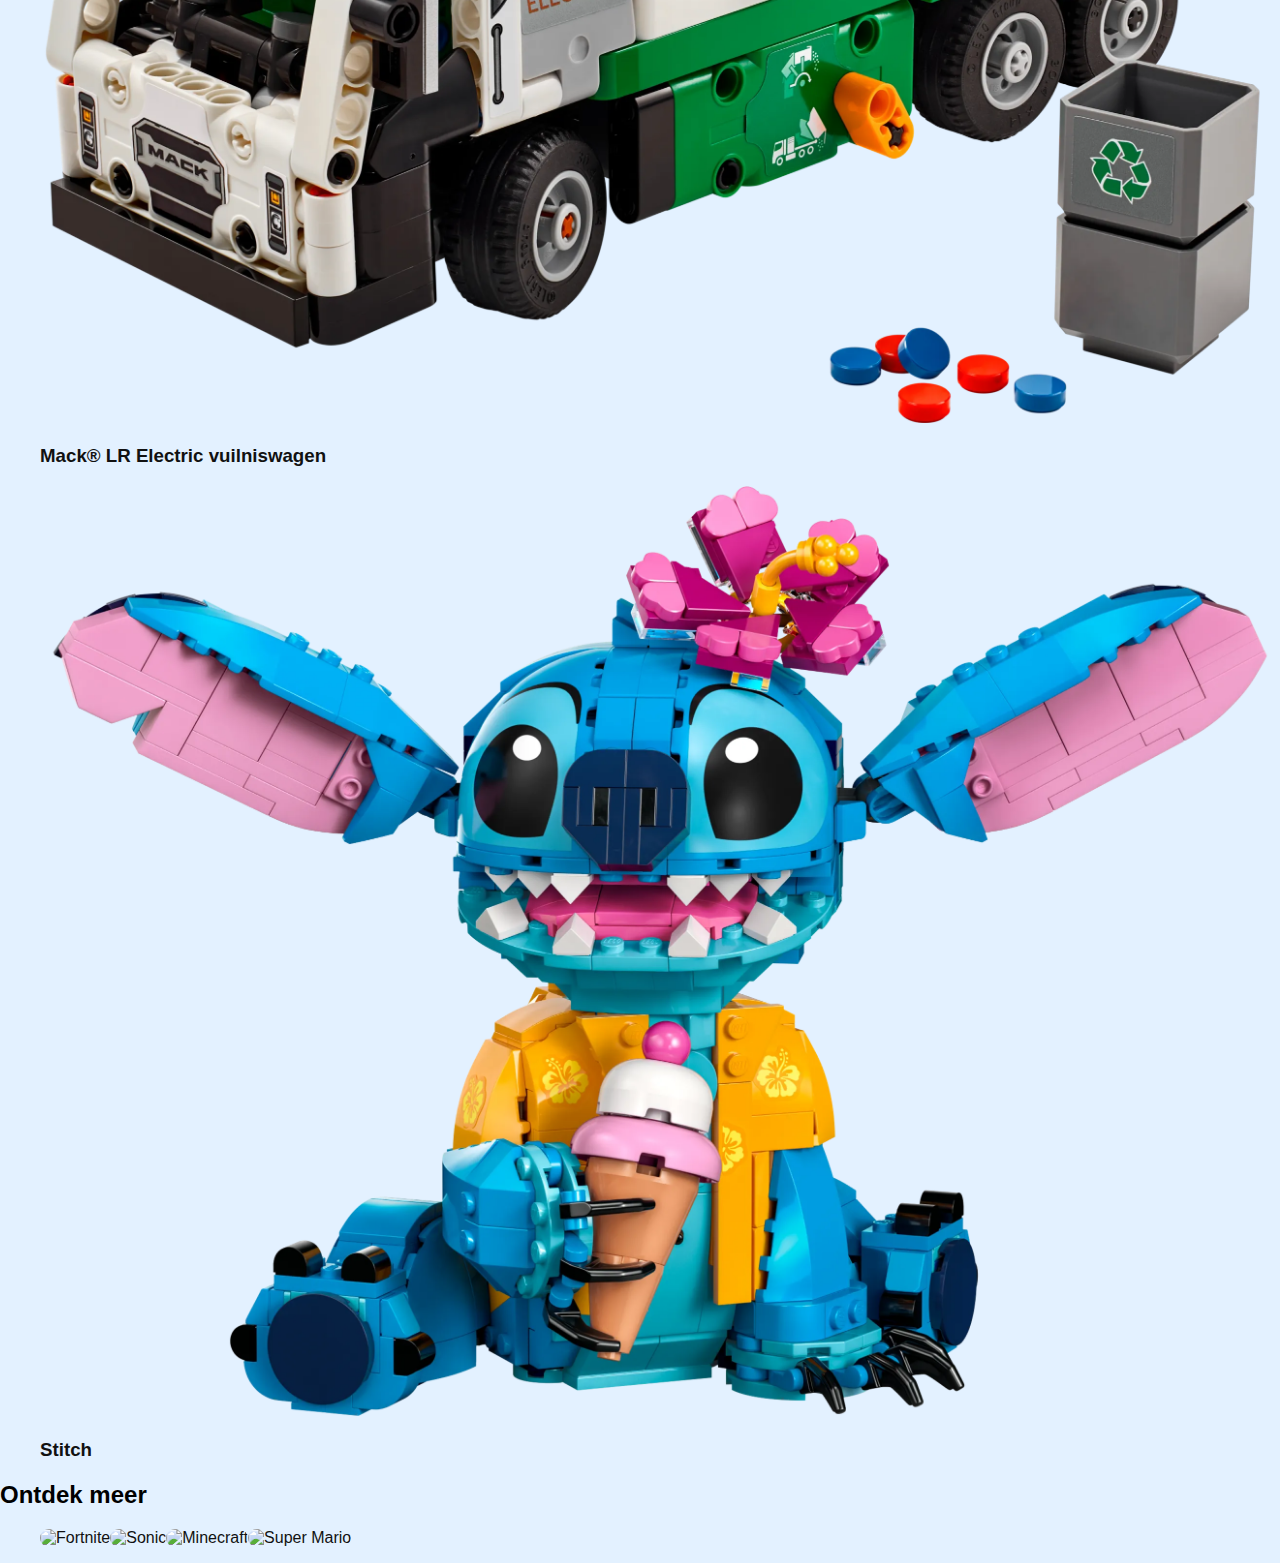
==== commit 36dcaf70: "." ====
--- a/speelplek.html
+++ b/speelplek.html
@@ -4,27 +4,28 @@
     <meta charset="UTF-8">
     <meta name="viewport" content="width=device-width, initial-scale=1.0">
     <title>Lego for kids</title>
-    <link rel="stylesheet" href="styles/style.css">
+    <link rel="stylesheet" href="styles/speelplek.css">
 </head>
 <body>
     <header class="headerSpeelplek">
-        <!-- display none maken -->
         <a href="#">
-			<img src="images/brand-lego.svg" alt="logo van de website Lego">
+			<img class="invisible" aria-hidden="false" src="images/brand-lego.svg" alt="logo van de website Lego">
 		</a>
 
         <!-- invisible maken -->
         <h1>Lego Insiders club, speelplek</h1>
 
-        <!-- <img aria-hidden="true" src="images/banner-asset-mobile kopie.webp" alt="">
-        <img aria-hidden="true" src="images/avatar-campaign.webp" alt="">
-        <img aria-hidden="true" src="images/chest.webp" alt="">
-        <img aria-hidden="true" src="images/gem.webp" alt=""> -->
-
-        <p>Wie ga jij vandaag zijn? Word lid en maak je gepersonaliseerde avatar!</p>
-        <a href="#">Word nu lid!
-            <img aria-hidden="true" src="images/next.png" alt="">
-        </a>
+        <div>
+            <img aria-hidden="true" src="images/banner-asset-mobile kopie.webp" alt="">
+            <img aria-hidden="true" src="images/avatar-campaign.webp" alt="">
+            <img aria-hidden="true" src="images/chest.webp" alt="">
+            <img aria-hidden="true" src="images/gem.webp" alt="">
+
+            <p>Wie ga jij vandaag zijn? Word lid en maak je gepersonaliseerde avatar!</p>
+            <a href="#">Word nu lid!
+                <img aria-hidden="true" class="iconKnoppen" src="images/next.png" alt="">
+            </a>
+        </div>
 
         <nav>
             <ul>
@@ -174,16 +175,19 @@
                 <img aria-hidden="true" src="" alt="">
                 <img aria-hidden="true" src="images/mini-figuur.webp" alt="">
                 <h2>Creëer je unieke avatar! </h2>
-                <a href="#">Ontdekken <img aria-hidden="true" src="images/right-arrow.png" alt=""></a>
+                <a href="#">Ontdekken 
+                    <img aria-hidden="true" class="iconKnoppen" src="images/right-arrow.png" alt="">
+                </a>
             </div>
 
             <div>
                 <h2>Video's voor jou</h2>
-                <video src=""></video>
+                <video autoplay muted loop src="video/StarWars.mp4"></video>
                 <h3>X-wing vs. TIE Fighter | Vier het jubileum</h3>
             </div>
-
-            <div>
+        </section>
+
+  
                 <h2>Sets die je gezien moet hebben</h2>
                 <!-- carousel andere -->
                  <ul>
@@ -218,8 +222,7 @@
                         </a>
                     </li>
                  </ul>
-            </div>
-        </section>
+            
 
         <section class="ontdekMeer">
             <h2>Ontdek meer</h2>
@@ -248,6 +251,6 @@
         </section>
     </main>
 
-    <script defer src="./scripts/script.js"></script>
+    <script defer src="./styles/speelplek.js"></script>
 </body>
 </html>--- a/styles/speelplek.css
+++ b/styles/speelplek.css
@@ -0,0 +1,229 @@
+/**************/
+/* CSS REMEDY */
+/**************/
+*, *::after, *::before {
+    box-sizing:border-box;  
+    font-family: Cera Pro, sans-serif;
+}
+
+
+/*********************/
+/* CUSTOM PROPERTIES */
+/*********************/
+:root {
+	--color-text:#111;
+	--size-p-text: medium;
+	--weight-p-text: 350;
+	--size-h2-text: large;
+	--weight-h2-text: bold;
+	--color-text-2: white;
+	--color-background: black;
+	--dark-mode-background: #004848;
+	--dark-mode-knoppen: black;
+}
+
+
+/********/
+/* body */
+/********/
+body {
+    margin: 0;
+    background-color: #E3F1FF;
+}
+
+
+/***************/
+/* anker tags */
+/**************/
+a {
+	text-decoration: none;
+	color: #111;
+}
+
+ul, ol {
+	list-style: none;
+}
+
+/*******************/
+/* img tag */
+/*******************/
+img {
+	width: 100%;
+	height: auto;
+}
+
+
+/**************/
+/* button tag */
+/**************/
+button {
+    border: none;
+	background-color: transparent;
+}
+
+
+/****************/
+/* .iconKnoppen */
+/****************/
+.iconKnoppen {
+    width: 2%;
+    height: auto;
+}
+
+
+/*******************/
+/* headerSpeelplek */
+/*******************/
+.headerSpeelplek h1 {
+    position: relative;
+	visibility: hidden;
+}
+
+.headerSpeelplek > a {
+    display: none;
+}
+
+@media (min-width: 900px) {
+    .headerSpeelplek > a {
+        display: block;
+        width: 40px;
+    }
+    nav {
+        /* naar boven zetten */
+    }
+}
+
+/* .headerSpeelplek div img:nth-of-type(1) {
+    position: absolute;
+    top: 0;
+    left: 0;
+} */
+
+.headerSpeelplek div img:nth-of-type(2) {
+    position: absolute;
+    top: 7em;
+    left: .5em;
+}
+
+.headerSpeelplek div img:nth-of-type(3) {
+    position: absolute;
+    top: 0;
+    left: 0;
+    width: 40%;
+}
+
+.headerSpeelplek div img:nth-of-type(4) {
+    position: absolute;
+    top: 0;
+    right: 0;
+    width: 50%;
+}
+
+.headerSpeelplek div p {
+    color: var(--color-text-2);
+}
+
+.headerSpeelplek div a {
+    display: inline-block;
+	background: #ffd50a;
+    width: 10em;
+    padding: 1em;
+    border-radius: 1em;
+    color: brown;
+    font-weight: 550;
+    text-align: center;
+}
+
+.headerSpeelplek nav ul:first-of-type{
+    display: flex;
+    position: relative;
+    bottom: 0;
+    background-color: white;
+    border-radius: 2em;
+    /* justify-content: center;
+    text-align: center; */
+}
+
+.headerSpeelplek nav ul:nth-of-type(1) img {
+    width: 40px;
+}
+
+
+/******************/
+/* section: games */
+/******************/
+section.games ul li figcaption {
+    display: inline-block;
+	background: #abd9ff;
+	border-bottom-left-radius: 1em;
+    border-bottom-right-radius: 1em;
+    padding: 1em;
+}
+
+section.games ul li:hover{
+    transform: scale(1.1);
+}
+
+section.games ul li img {
+    border-top-left-radius: 1em;
+    border-top-right-radius: 1em;
+}
+
+@media (min-width: 582px) {
+    section.games ul {
+        display: grid;
+        grid-template-columns: 1fr 1fr;
+    }
+}
+
+
+/************************/
+/* section: drieKleuren */
+/************************/
+section.drieKleuren div:nth-of-type(1) {
+    background-color: #7845BF;
+    color: var(--color-text-2);
+}
+
+section.drieKleuren div:nth-of-type(1) a {
+    display: inline-block;
+    background: #A61B4E;
+    color: var(--color-text-2);
+    width: 10em;
+    padding: 1em;
+    border-radius: 1em;
+    text-align: center;
+}
+
+section.drieKleuren div:nth-of-type(2) {
+    background-color: #A61B4E;
+    color: var(--color-text-2);
+}
+
+video {
+    width: 60%;
+}
+
+section.drieKleuren div:nth-of-type(3) {
+    background-color: #0468BF;
+    color: var(--color-text-2);
+}
+
+
+/***********************/
+/* section: ontdekMeer */
+/***********************/
+section.ontdekMeer ul {
+	display: flex;
+	overflow-x: auto;
+}
+
+/* section.ontdekMeer ul li {
+	margin: 0em 2em 0em 2em;
+} */
+
+section.ontdekMeer ul li a img {
+	width: 300%;
+	height: auto;
+	border-radius: 1em;
+}
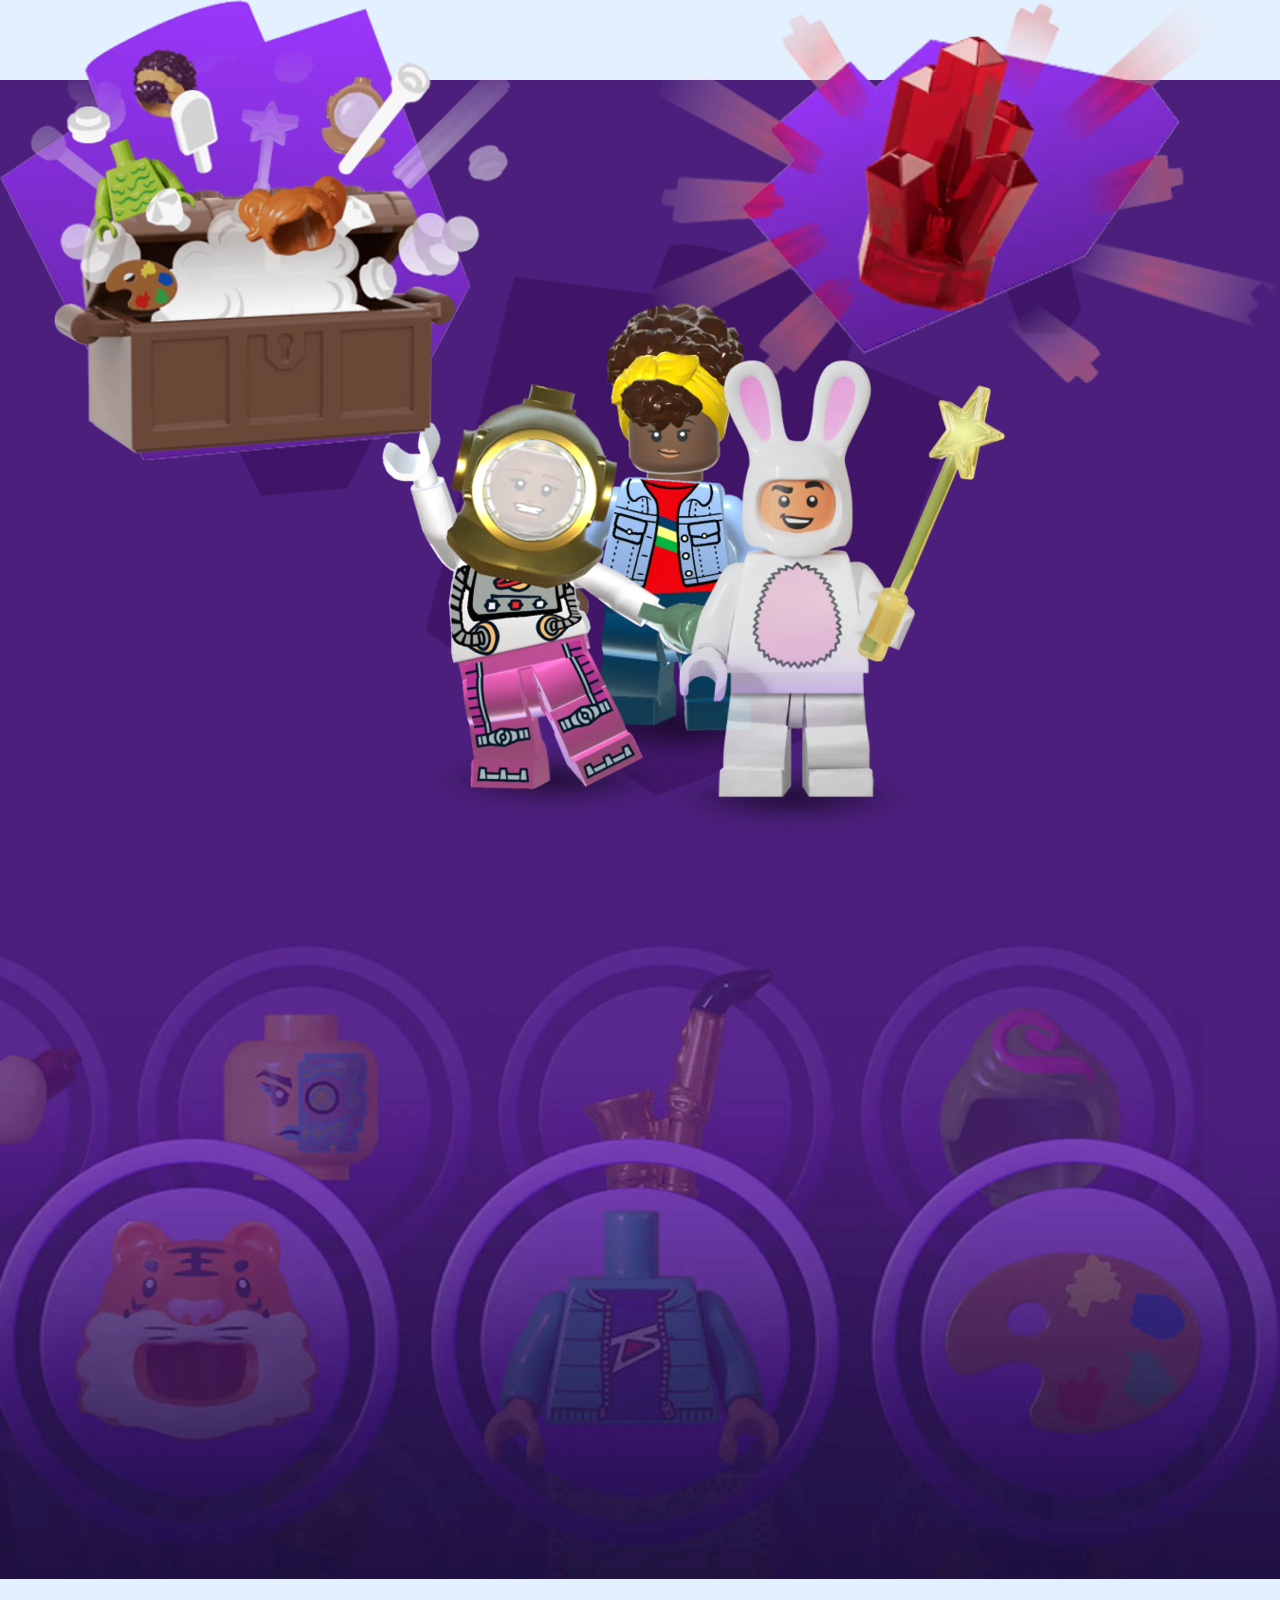
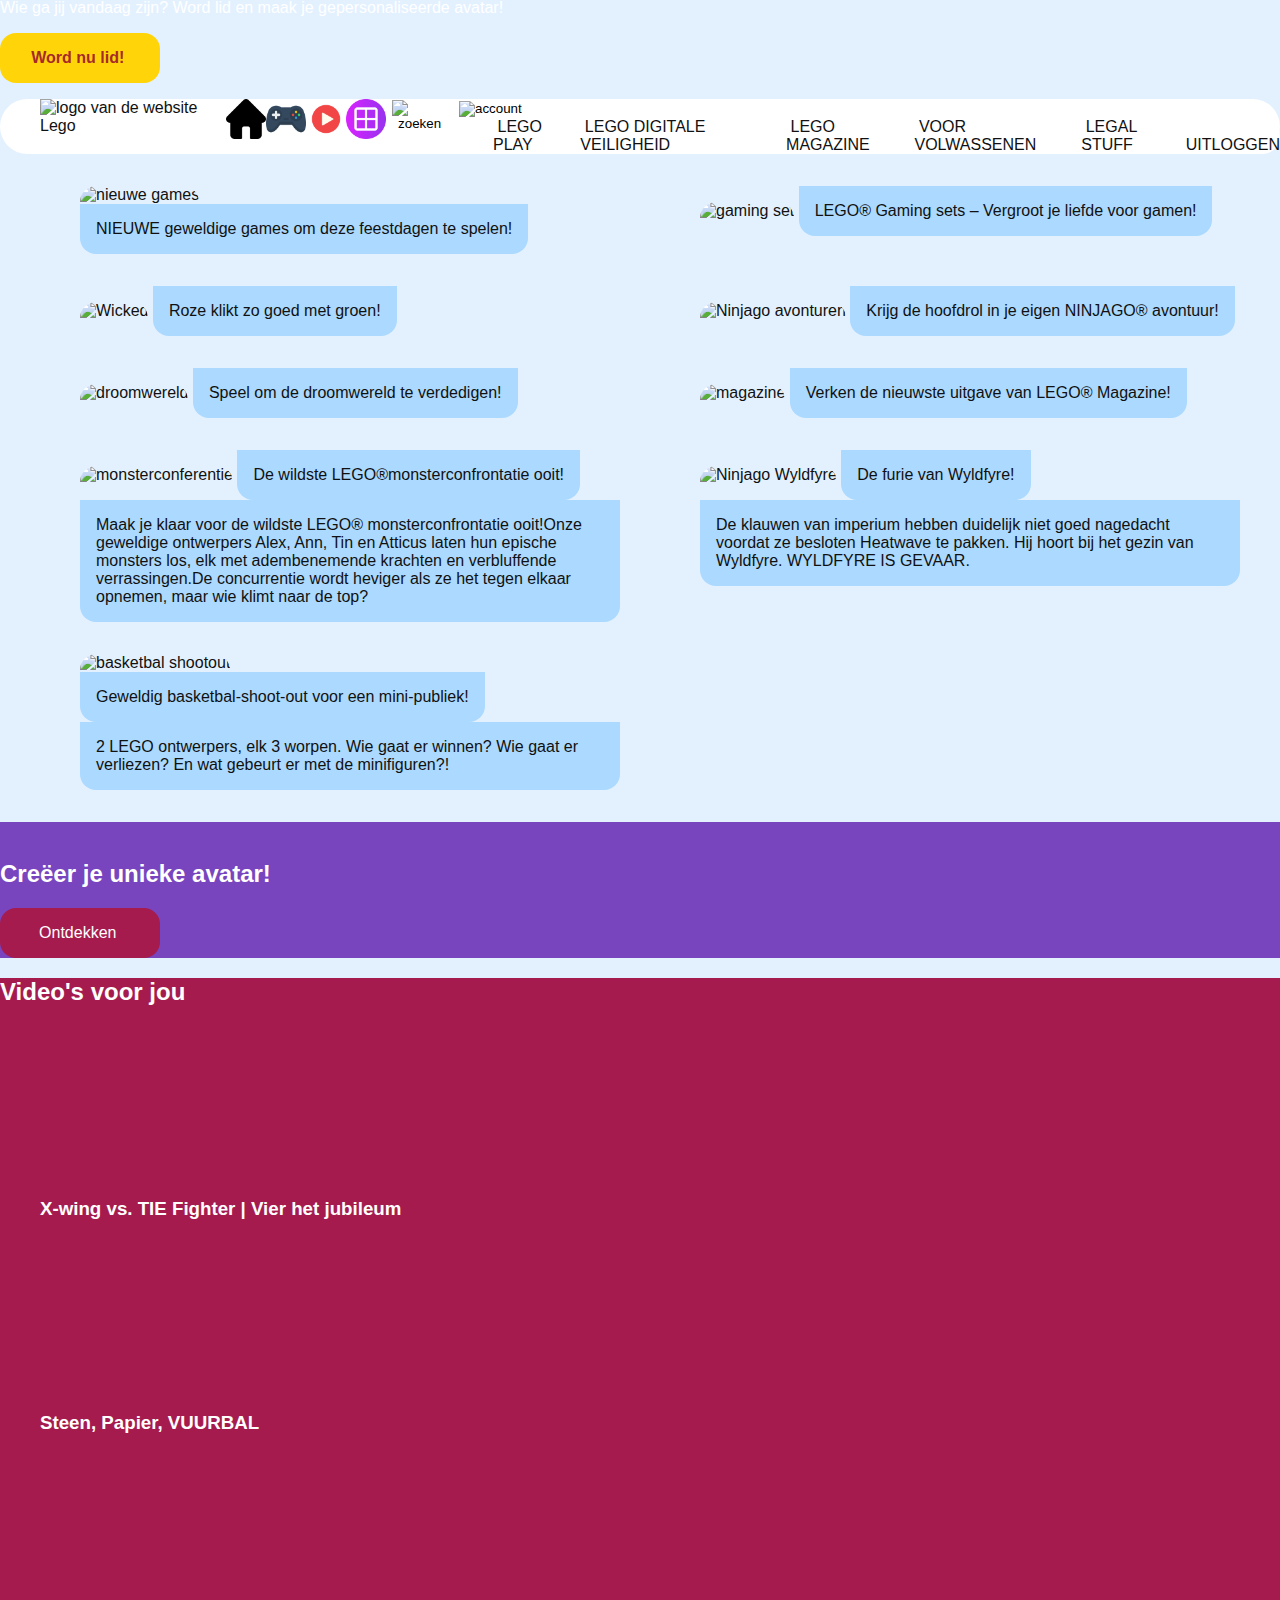
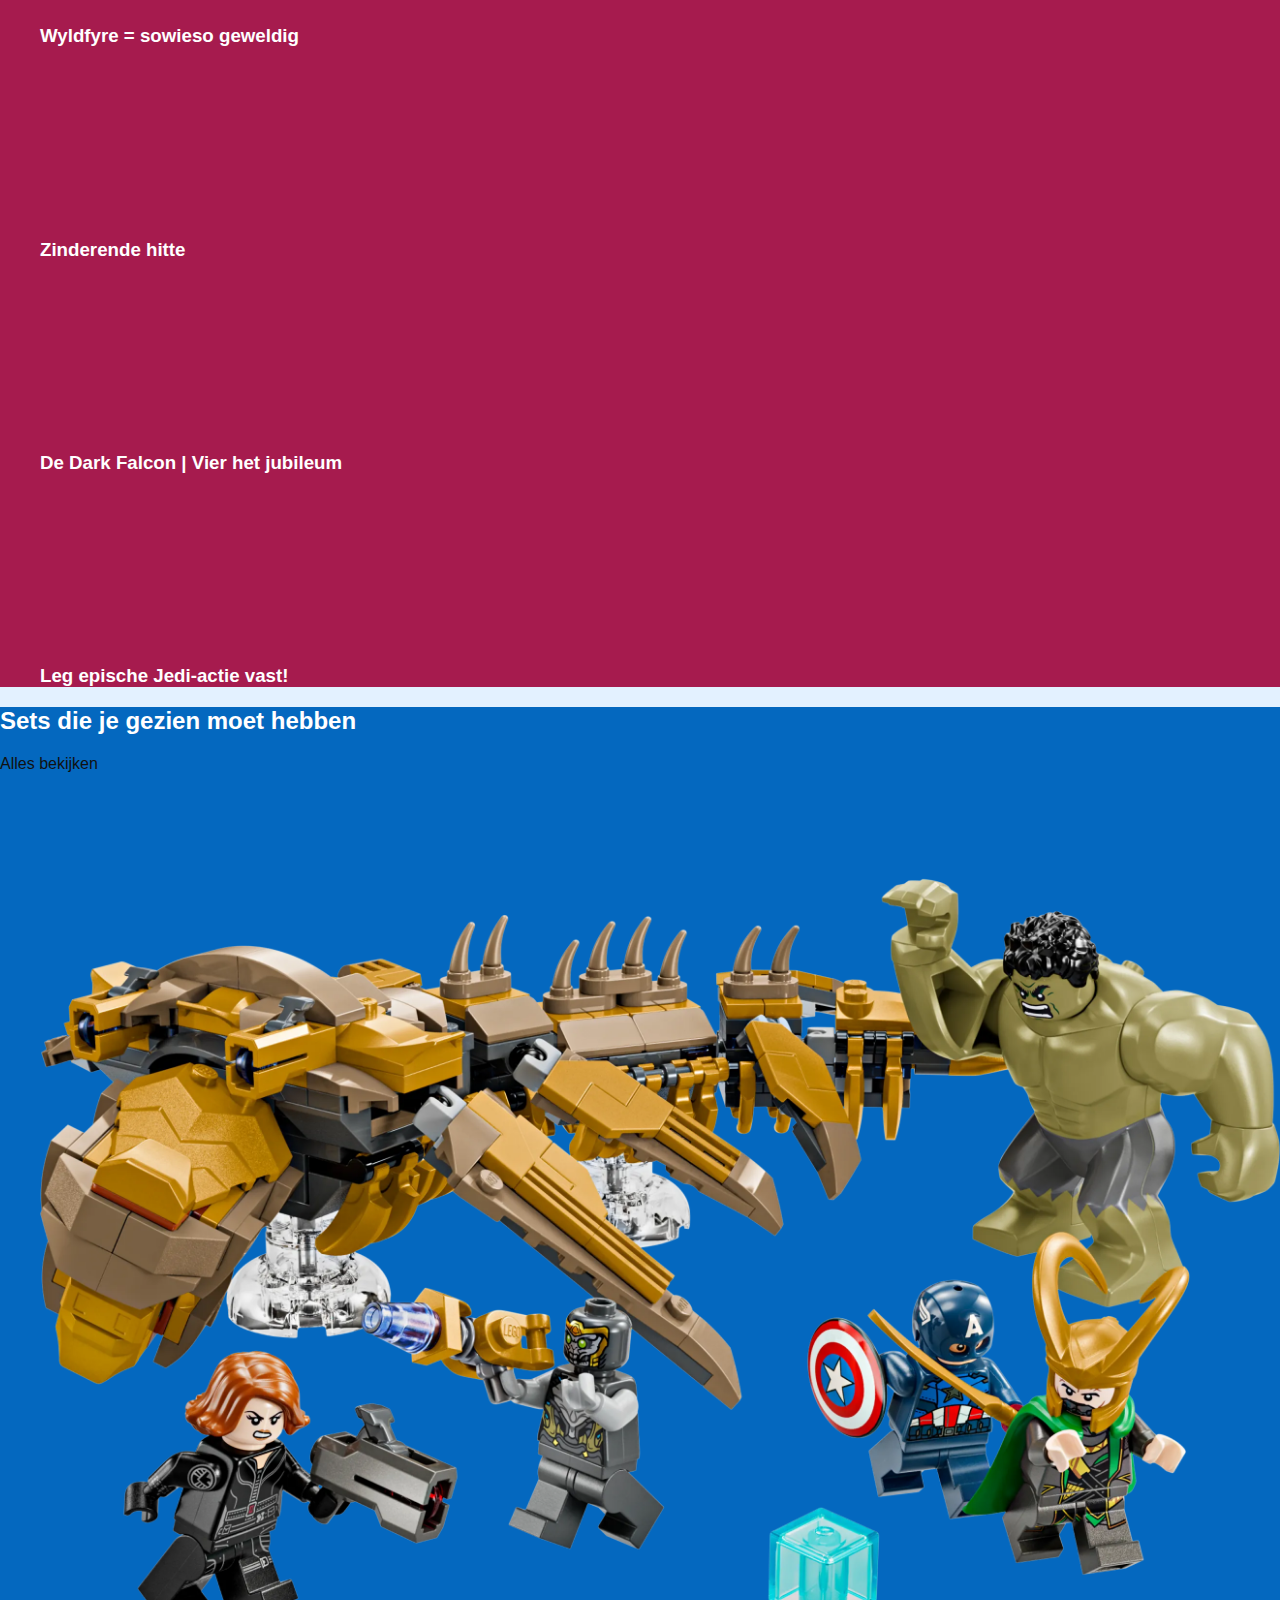
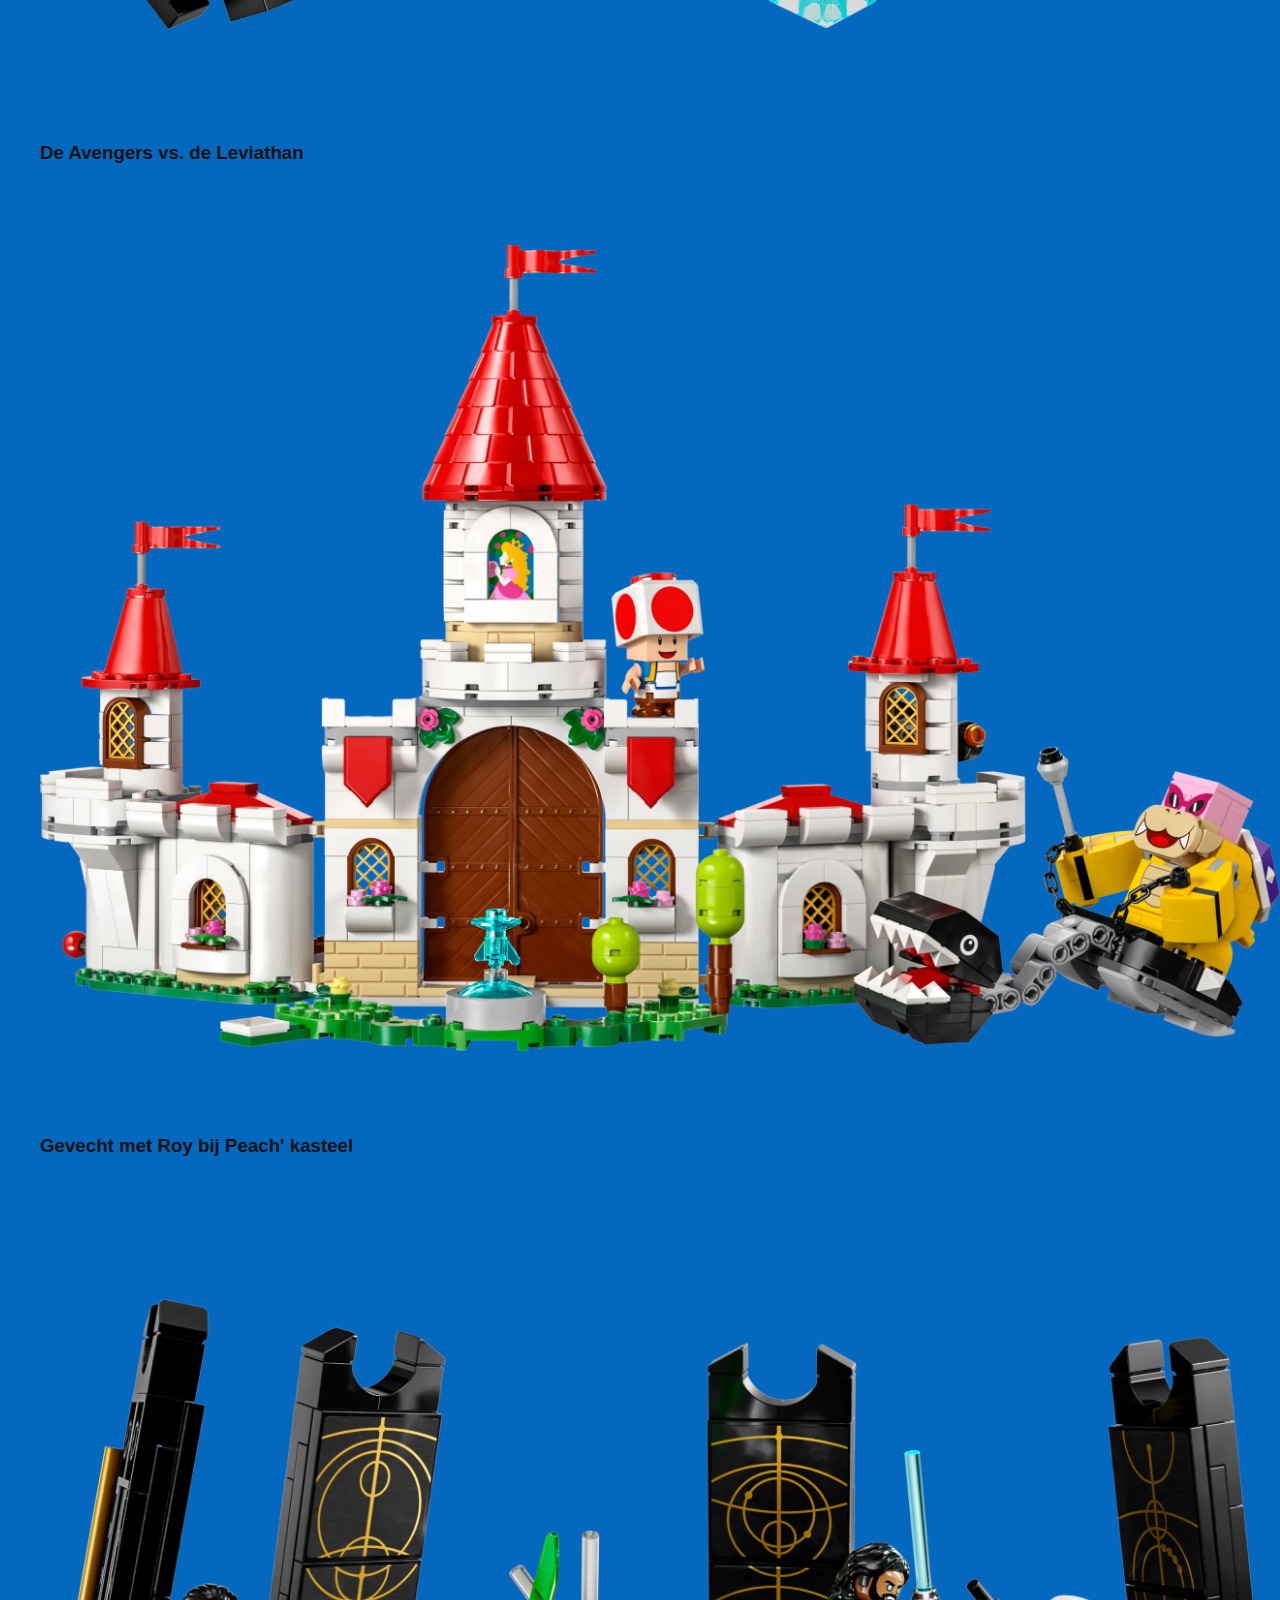
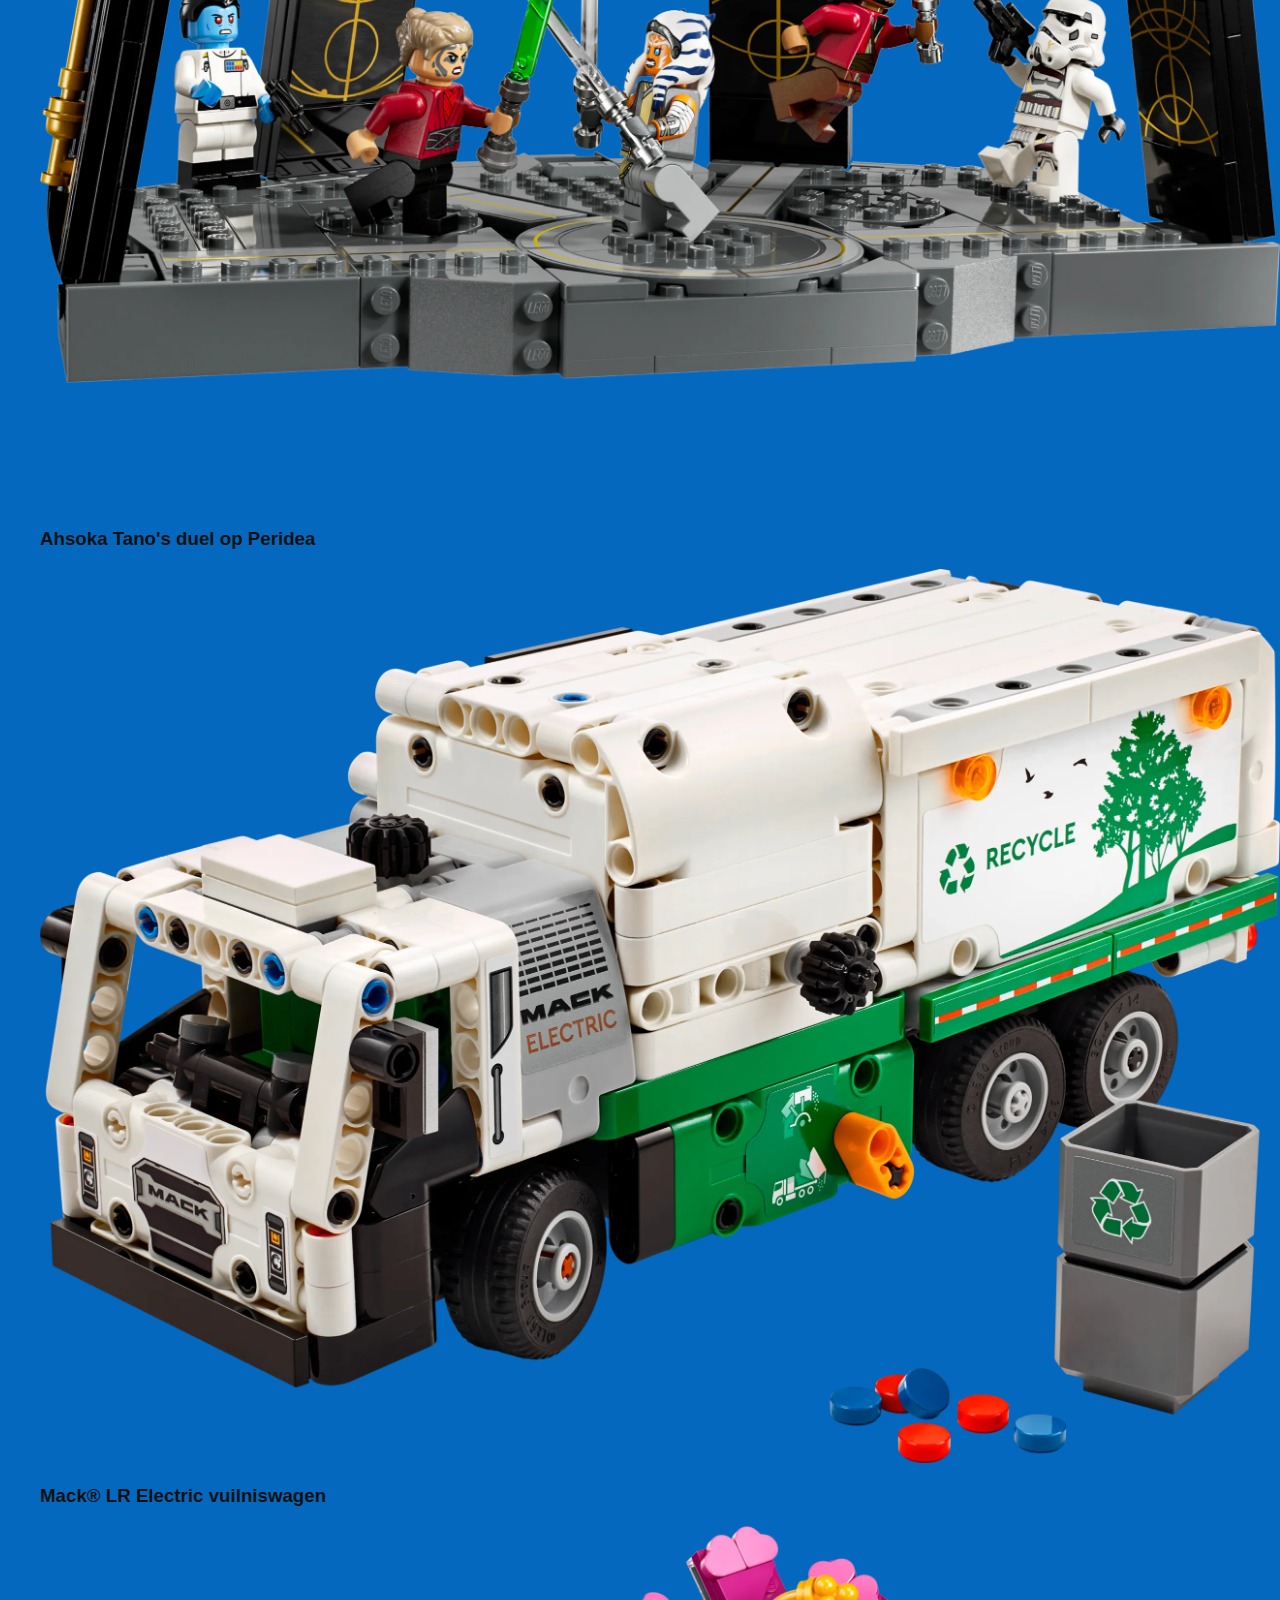
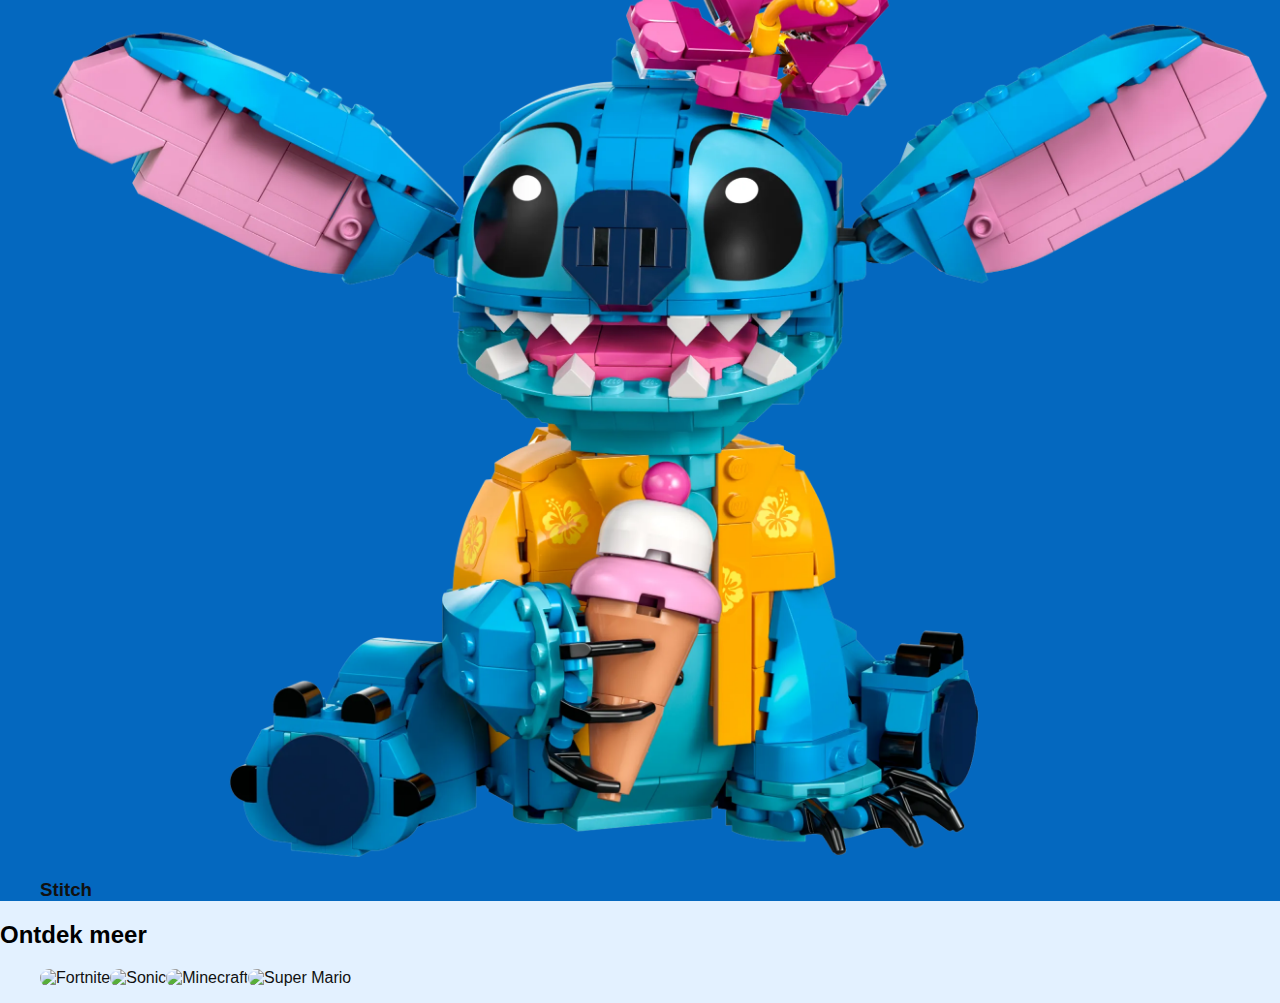
==== commit db9ded51: "." ====
--- a/speelplek.html
+++ b/speelplek.html
@@ -8,14 +8,11 @@
 </head>
 <body>
     <header class="headerSpeelplek">
-        <a href="#">
-			<img class="invisible" aria-hidden="false" src="images/brand-lego.svg" alt="logo van de website Lego">
-		</a>
 
         <!-- invisible maken -->
         <h1>Lego Insiders club, speelplek</h1>
 
-        <div>
+        <div>    
             <img aria-hidden="true" src="images/banner-asset-mobile kopie.webp" alt="">
             <img aria-hidden="true" src="images/avatar-campaign.webp" alt="">
             <img aria-hidden="true" src="images/chest.webp" alt="">
@@ -31,6 +28,11 @@
             <ul>
                 <li>
                     <a href="#">
+                        <img class="invisible" aria-hidden="false" src="images/brand-lego.svg" alt="logo van de website Lego">
+                    </a>
+                </li>
+                <li>
+                    <a href="#">
                         <img src="images/home.png" alt="home">
                     </a>
                 </li>
@@ -60,27 +62,27 @@
                     </button>
                     <ul>
                         <li>
-                            <img src="" alt="">
+                            <img aria-hidden="true" src="images/game.png" alt="">
                             <a href="#">LEGO PLAY</a>
                         </li>
                         <li>
-                            <img src="" alt="">
+                            <img aria-hidden="true" src="images/heart.png" alt="">
                             <a href="#">LEGO DIGITALE VEILIGHEID</a>
                         </li>
                         <li>
-                            <img src="" alt="">
+                            <img aria-hidden="true" src="images/magazine.png" alt="">
                             <a href="#">LEGO MAGAZINE</a>
                         </li>
                         <li>
-                            <img src="" alt="">
+                            <img aria-hidden="true" src="images/family.png" alt="">
                             <a href="#">VOOR VOLWASSENEN</a>
                         </li>
                         <li>
-                            <img src="" alt="">
+                            <img aria-hidden="true" src="images/right-arrow.png" alt="">
                             <a href="#">LEGAL STUFF</a>
                         </li>
                         <li>
-                            <img src="" alt="">
+                            <img aria-hidden="true" src="images/log-out.png" alt="">
                             <a href="#">UITLOGGEN</a>
                         </li>
                     </ul>
@@ -96,7 +98,7 @@
                     <a href="#">
                         <figure>
                             <img src="images/nieuwe-games.webp" alt="nieuwe games">
-                            <figcaption>NIEUWE geweldige games om deze feestdagen te spelen!</figcaption>
+                            <figcaption class="eersteFigCap">NIEUWE geweldige games om deze feestdagen te spelen!</figcaption>
                         </figure>
                     </a>
                 </li>
@@ -104,7 +106,7 @@
                     <a href="#">
                         <figure>
                             <img src="images/gaming-sets.webp" alt="gaming set">
-                            <figcaption>LEGO® Gaming sets – Vergroot je liefde voor gamen!</figcaption>
+                            <figcaption class="eersteFigCap">LEGO® Gaming sets – Vergroot je liefde voor gamen!</figcaption>
                         </figure>
                     </a>
                 </li>
@@ -112,7 +114,7 @@
                     <a href="#">
                         <figure>
                             <img src="images/wicked.webp" alt="Wicked">
-                            <figcaption>Roze klikt zo goed met groen!</figcaption>
+                            <figcaption class="eersteFigCap">Roze klikt zo goed met groen!</figcaption>
                         </figure>
                     </a>
                 </li>
@@ -120,7 +122,7 @@
                     <a href="#">
                         <figure>
                             <img src="images/ninjago-avonturen.webp" alt="Ninjago avonturen">
-                            <figcaption>Krijg de hoofdrol in je eigen NINJAGO® avontuur!</figcaption>
+                            <figcaption class="eersteFigCap">Krijg de hoofdrol in je eigen NINJAGO® avontuur!</figcaption>
                         </figure>
                     </a>
                 </li>
@@ -128,7 +130,7 @@
                     <a href="#">
                         <figure>
                             <img src="images/droomwereld.webp" alt="droomwereld">
-                            <figcaption>Speel om de droomwereld te verdedigen!</figcaption>
+                            <figcaption class="eersteFigCap">Speel om de droomwereld te verdedigen!</figcaption>
                         </figure>
                     </a>
                 </li>
@@ -136,7 +138,7 @@
                     <a href="#">
                         <figure>
                             <img src="images/magazine.webp" alt="magazine">
-                            <figcaption>Verken de nieuwste uitgave van LEGO® Magazine!</figcaption>
+                            <figcaption class="eersteFigCap">Verken de nieuwste uitgave van LEGO® Magazine!</figcaption>
                         </figure>
                     </a>
                 </li>
@@ -145,7 +147,7 @@
                         <figure>
                             <img src="images/monsterconferentie.webp" alt="monsterconferentie">
                             <figcaption>De wildste LEGO®​monsterconfrontatie ooit!</figcaption>
-                            <figcaption>Maak je klaar voor de wildste LEGO® monsterconfrontatie ooit!Onze geweldige ontwerpers Alex, Ann, Tin en Atticus laten hun epische monsters los, elk met adembenemende krachten en verbluffende verrassingen.De concurrentie wordt heviger als ze het tegen elkaar opnemen, maar wie klimt naar de top?</figcaption>
+                            <figcaption class="tweeFigCap">Maak je klaar voor de wildste LEGO® monsterconfrontatie ooit!Onze geweldige ontwerpers Alex, Ann, Tin en Atticus laten hun epische monsters los, elk met adembenemende krachten en verbluffende verrassingen.De concurrentie wordt heviger als ze het tegen elkaar opnemen, maar wie klimt naar de top?</figcaption>
                         </figure>
                     </a>
                 </li>
@@ -154,7 +156,7 @@
                         <figure>
                             <img src="images/ninjago.webp" alt="Ninjago Wyldfyre">
                             <figcaption>De furie van Wyldfyre!</figcaption>
-                            <figcaption>De klauwen van imperium hebben duidelijk niet goed nagedacht voordat ze besloten Heatwave te pakken. Hij hoort bij het gezin van Wyldfyre. WYLDFYRE IS GEVAAR.</figcaption>
+                            <figcaption class="tweeFigCap">De klauwen van imperium hebben duidelijk niet goed nagedacht voordat ze besloten Heatwave te pakken. Hij hoort bij het gezin van Wyldfyre. WYLDFYRE IS GEVAAR.</figcaption>
                         </figure>
                     </a>
                 </li>
@@ -163,7 +165,7 @@
                         <figure>
                             <img src="images/basketbal-shootout.webp" alt="basketbal shootout">
                             <figcaption>Geweldig basketbal-shoot-out voor een mini-publiek!</figcaption>
-                            <figcaption>2 LEGO ontwerpers, elk 3 worpen. Wie gaat er winnen? Wie gaat er verliezen? En wat gebeurt er met de minifiguren?!</figcaption>
+                            <figcaption class="tweeFigCap">2 LEGO ontwerpers, elk 3 worpen. Wie gaat er winnen? Wie gaat er verliezen? En wat gebeurt er met de minifiguren?!</figcaption>
                         </figure>
                     </a>
                 </li>
@@ -172,7 +174,6 @@
 
         <section class="drieKleuren">
             <div>
-                <img aria-hidden="true" src="" alt="">
                 <img aria-hidden="true" src="images/mini-figuur.webp" alt="">
                 <h2>Creëer je unieke avatar! </h2>
                 <a href="#">Ontdekken 
@@ -182,46 +183,75 @@
 
             <div>
                 <h2>Video's voor jou</h2>
-                <video autoplay muted loop src="video/StarWars.mp4"></video>
-                <h3>X-wing vs. TIE Fighter | Vier het jubileum</h3>
+                <ul>
+                    <li>
+                        <video autoplay muted loop src="video/StarWars.mp4"></video>
+                        <h3>X-wing vs. TIE Fighter | Vier het jubileum</h3>
+                    </li>
+                    <li>
+                        <video autoplay muted loop src="video/video2.mp4"></video>
+                        <h3>Steen, Papier, VUURBAL</h3>
+                    </li>
+                    <li>
+                        <video autoplay muted loop src="video/video3.mp4"></video>
+                        <h3>Wyldfyre = sowieso geweldig</h3>
+                    </li>
+                    <li>
+                        <video autoplay muted loop src="video/video4.mp4"></video>
+                        <h3>Zinderende hitte</h3>
+                    </li>
+                    <li>
+                        <video autoplay muted loop src="video/video5.mp4"></video>
+                        <h3>De Dark Falcon | Vier het jubileum</h3>
+                    </li>
+                    <li>
+                        <video autoplay muted loop src="video/video6.mp4"></video>
+                        <h3>Leg epische Jedi-actie vast! </h3>
+                    </li>
+                </ul>
+            </div>
+     
+            <div>
+                <!-- 1. Ik heb geprobeerd twee carousel soorten te combineren
+                 2. Het wou alleen niet werken, dus heb ik er een side scrol van gemaakt -->
+                <h2>Sets die je gezien moet hebben</h2>
+                <a href="#">Alles bekijken
+                    <img aria-hidden="true" class="iconKnoppen" src="images/right-arrow.png" alt="">
+                </a>
+                 <ul>
+                    <li>
+                        <a href="#">
+                            <img src="images/avengers.webp" alt="Avengers set">
+                            <h3>De Avengers vs. de Leviathan</h3>
+                        </a>
+                    </li>
+                    <li>
+                        <a href="#">
+                            <img src="images/kasteel.webp" alt="kasteel set">
+                            <h3>Gevecht met Roy bij Peach' kasteel</h3>
+                        </a>
+                    </li>
+                    <li>
+                        <a href="#">
+                            <img src="images/arena.webp" alt="Star Wars set">
+                            <h3>Ahsoka Tano's duel op Peridea</h3>
+                        </a>
+                    </li>
+                    <li>
+                        <a href="#">
+                            <img src="images/vrachtwagen.webp" alt="vrachtwagen set">
+                            <h3>Mack® LR Electric vuilniswagen</h3>
+                        </a>
+                    </li>
+                    <li>
+                        <a href="#">
+                            <img src="images/stitch.webp" alt="Stitch set">
+                            <h3>Stitch</h3>
+                        </a>
+                    </li>
+                 </ul>
             </div>
         </section>
-
-  
-                <h2>Sets die je gezien moet hebben</h2>
-                <!-- carousel andere -->
-                 <ul>
-                    <li>
-                        <a href="#">
-                            <img src="images/avengers.webp" alt="Avengers set">
-                            <h3>De Avengers vs. de Leviathan</h3>
-                        </a>
-                    </li>
-                    <li>
-                        <a href="#">
-                            <img src="images/kasteel.webp" alt="kasteel set">
-                            <h3>Gevecht met Roy bij Peach' kasteel</h3>
-                        </a>
-                    </li>
-                    <li>
-                        <a href="#">
-                            <img src="images/arena.webp" alt="Star Wars set">
-                            <h3>Ahsoka Tano's duel op Peridea</h3>
-                        </a>
-                    </li>
-                    <li>
-                        <a href="#">
-                            <img src="images/vrachtwagen.webp" alt="vrachtwagen set">
-                            <h3>Mack® LR Electric vuilniswagen</h3>
-                        </a>
-                    </li>
-                    <li>
-                        <a href="#">
-                            <img src="images/stitch.webp" alt="Stitch set">
-                            <h3>Stitch</h3>
-                        </a>
-                    </li>
-                 </ul>
             
 
         <section class="ontdekMeer">
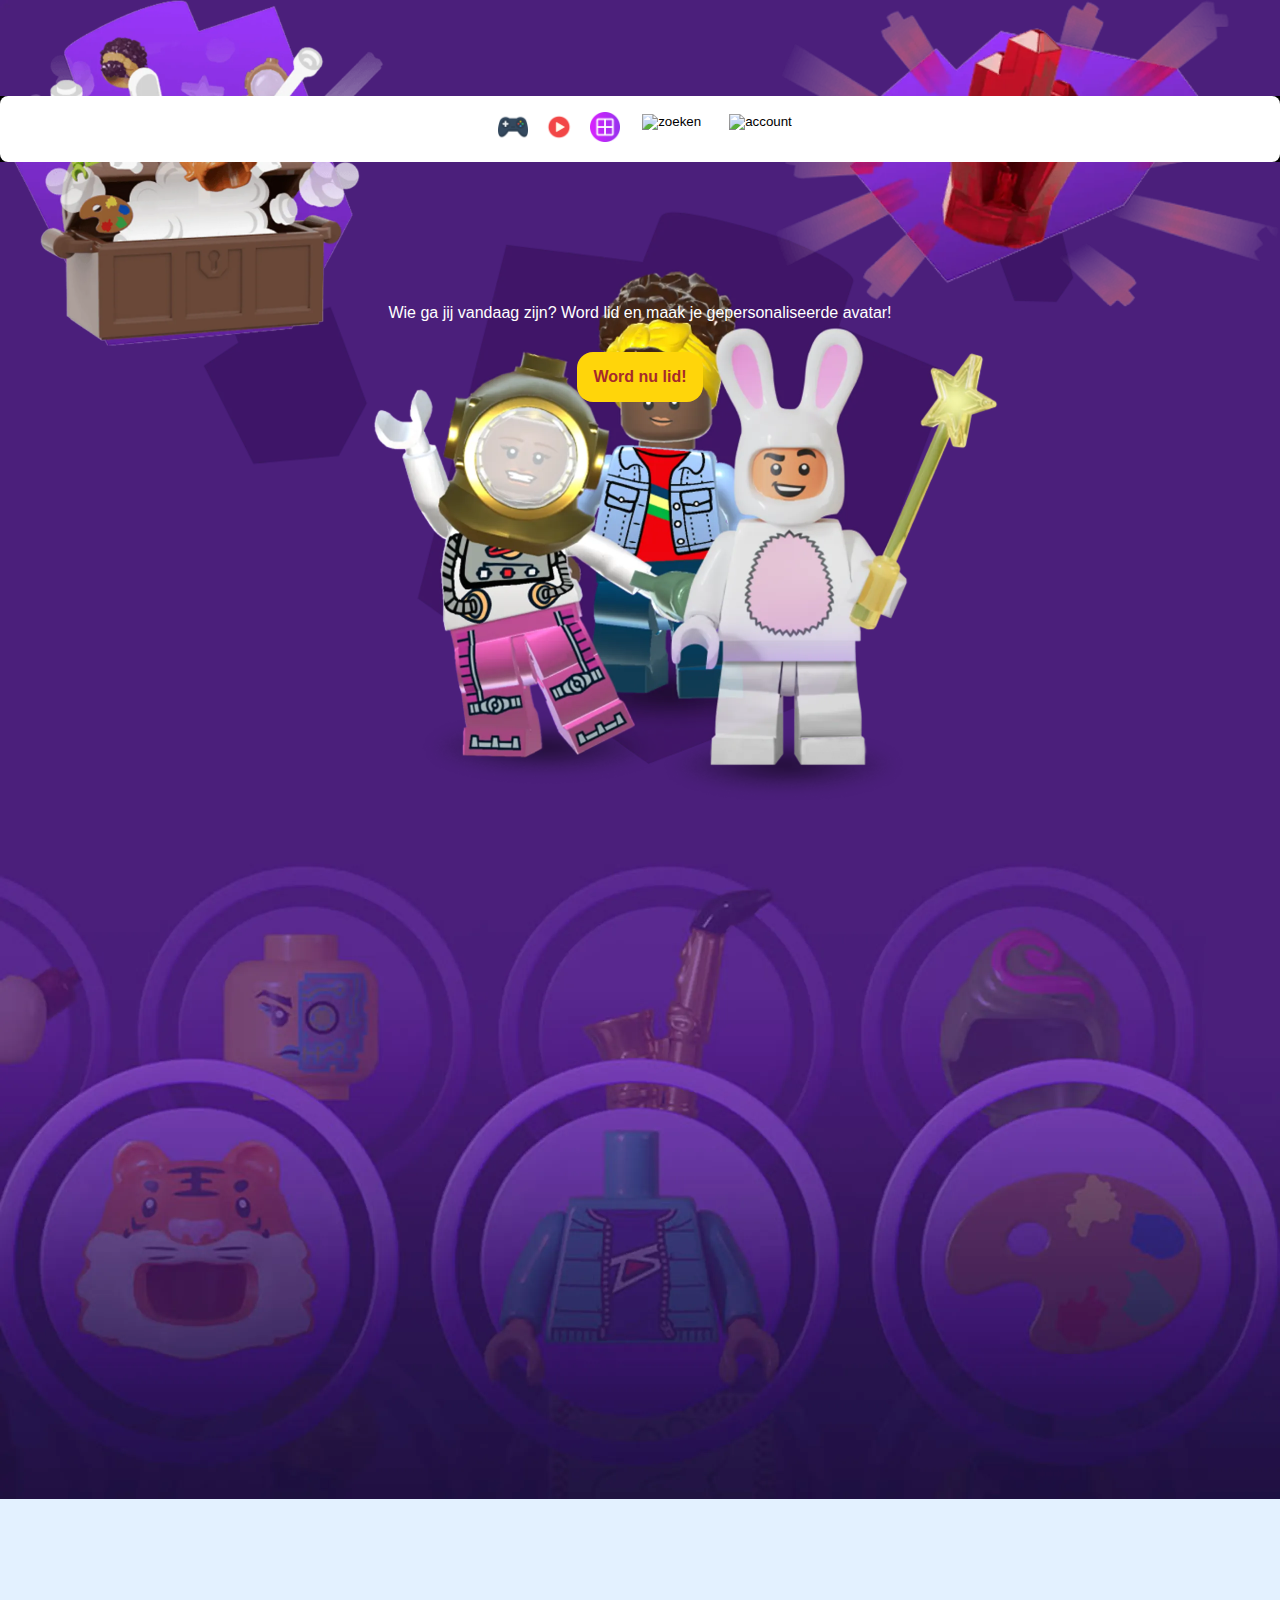
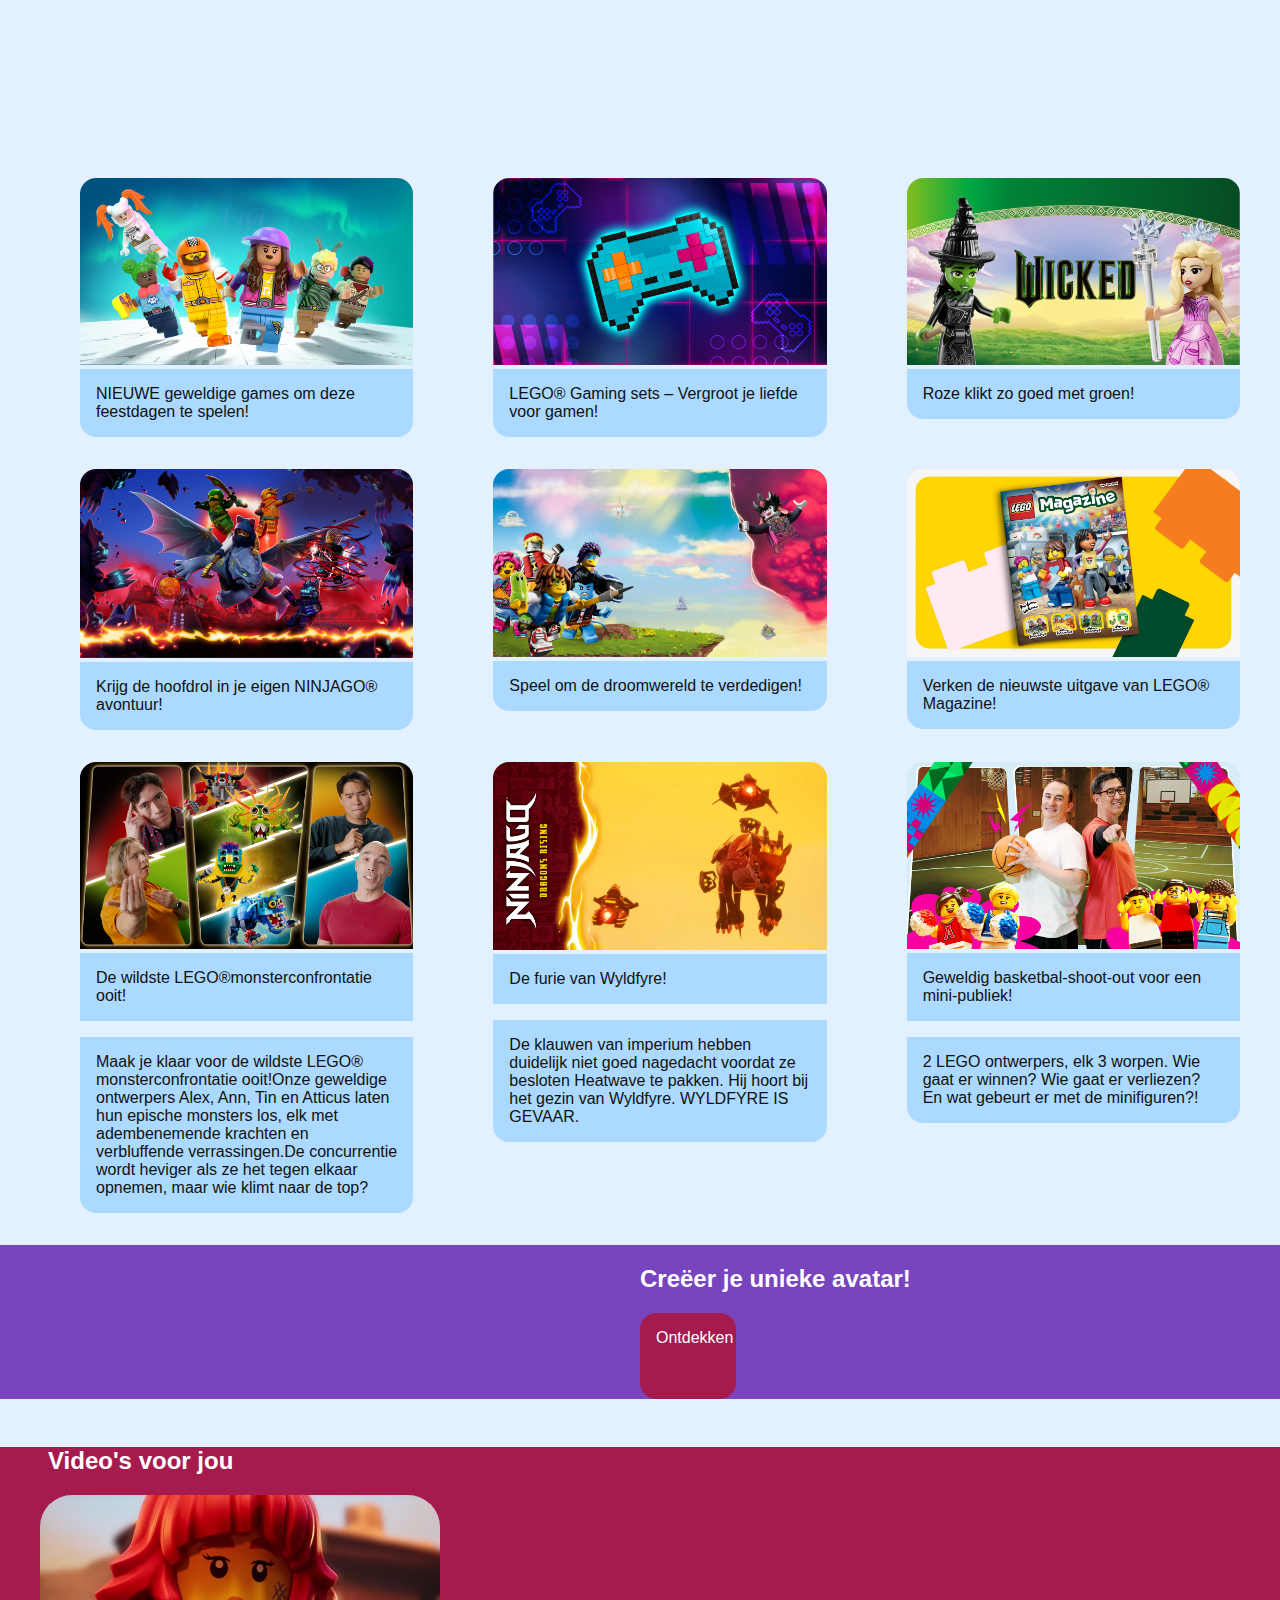
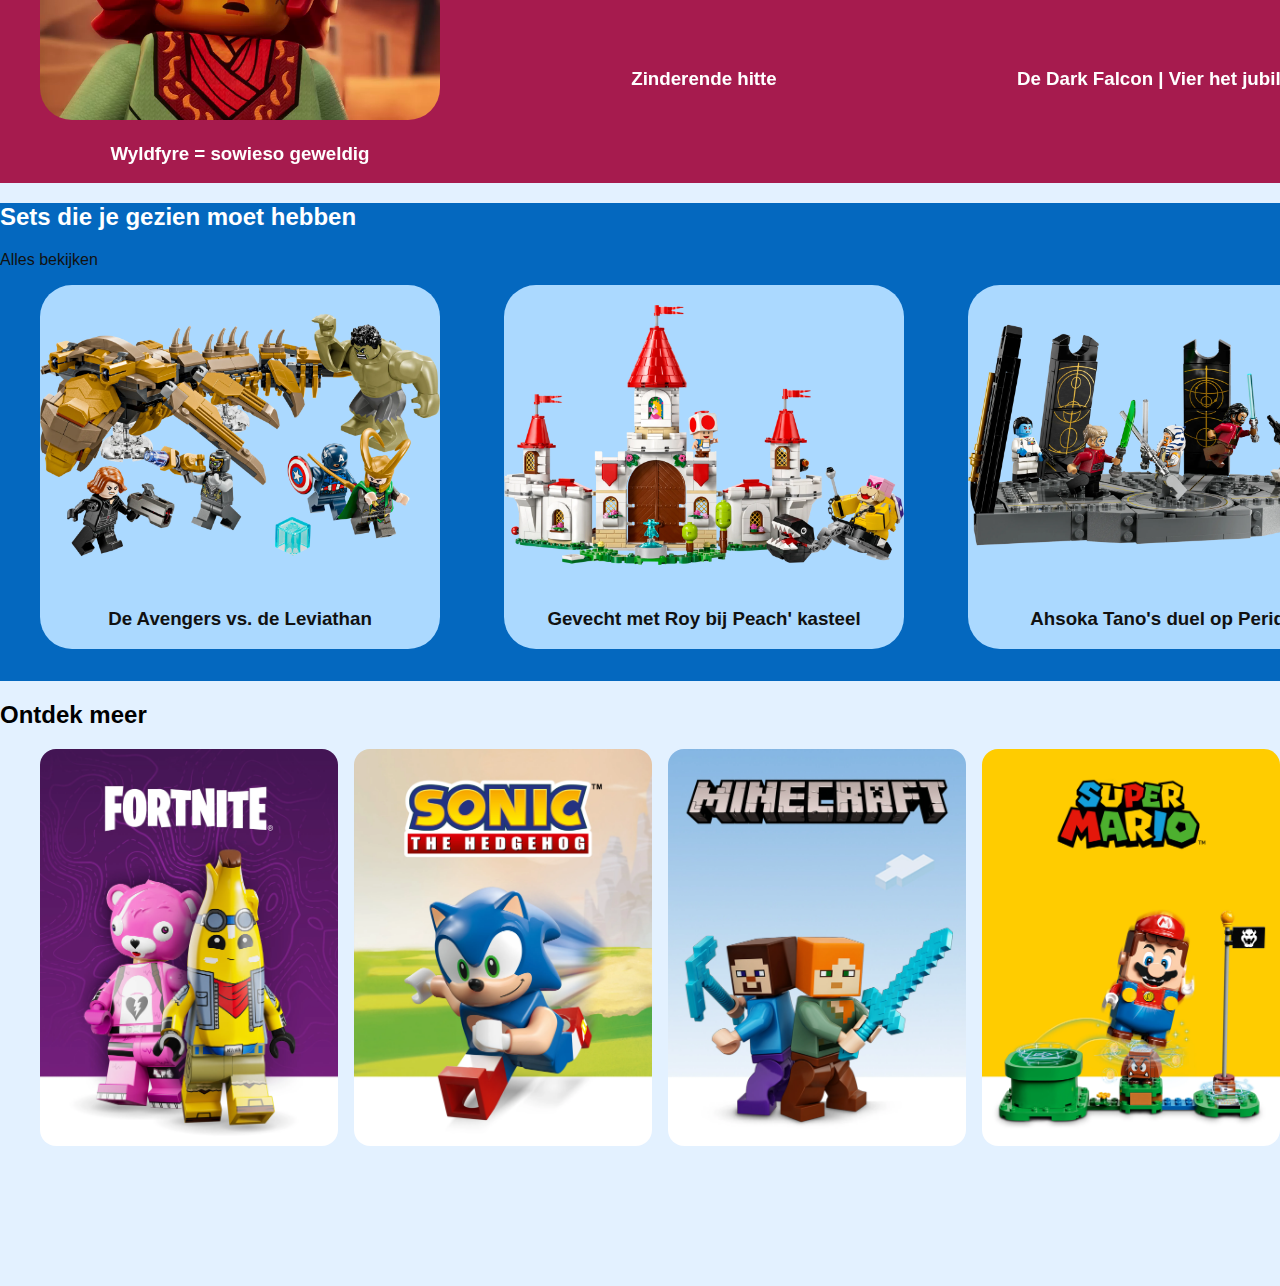
==== commit 4381a215: "validator" ====
--- a/speelplek.html
+++ b/speelplek.html
@@ -33,22 +33,22 @@
                 </li>
                 <li>
                     <a href="#">
-                        <img src="images/home.png" alt="home">
-                    </a>
-                </li>
-                <li>
-                    <a href="#">
-                        <img src="images/gamepad.png" alt="games">
-                    </a>
-                </li>
-                <li>
-                    <a href="#">
-                        <img src="images/play.png" alt="video's">
-                    </a>
-                </li>
-                <li>
-                    <a href="#">
-                        <img src="images/grid.png" alt="quizes">
+                        <img src="images2/home.png" alt="home">
+                    </a>
+                </li>
+                <li>
+                    <a href="#">
+                        <img src="images2/gamepad.png" alt="games">
+                    </a>
+                </li>
+                <li>
+                    <a href="#">
+                        <img src="images2/play.png" alt="video's">
+                    </a>
+                </li>
+                <li>
+                    <a href="#">
+                        <img src="images2/grid.png" alt="quizes">
                     </a>
                 </li>
                 <li>
@@ -62,7 +62,7 @@
                     </button>
                     <ul>
                         <li>
-                            <img aria-hidden="true" src="images/game.png" alt="">
+                            <img aria-hidden="true" src="images2/game.png" alt="">
                             <a href="#">LEGO PLAY</a>
                         </li>
                         <li>
@@ -70,11 +70,11 @@
                             <a href="#">LEGO DIGITALE VEILIGHEID</a>
                         </li>
                         <li>
-                            <img aria-hidden="true" src="images/magazine.png" alt="">
+                            <img aria-hidden="true" src="images2/magazine.png" alt="">
                             <a href="#">LEGO MAGAZINE</a>
                         </li>
                         <li>
-                            <img aria-hidden="true" src="images/family.png" alt="">
+                            <img aria-hidden="true" src="images2/family.png" alt="">
                             <a href="#">VOOR VOLWASSENEN</a>
                         </li>
                         <li>
@@ -82,7 +82,7 @@
                             <a href="#">LEGAL STUFF</a>
                         </li>
                         <li>
-                            <img aria-hidden="true" src="images/log-out.png" alt="">
+                            <img aria-hidden="true" src="images2/log-out.png" alt="">
                             <a href="#">UITLOGGEN</a>
                         </li>
                     </ul>
@@ -97,7 +97,7 @@
                 <li>
                     <a href="#">
                         <figure>
-                            <img src="images/nieuwe-games.webp" alt="nieuwe games">
+                            <img src="images2/nieuwe-games.webp" alt="nieuwe games">
                             <figcaption class="eersteFigCap">NIEUWE geweldige games om deze feestdagen te spelen!</figcaption>
                         </figure>
                     </a>
@@ -105,7 +105,7 @@
                 <li>
                     <a href="#">
                         <figure>
-                            <img src="images/gaming-sets.webp" alt="gaming set">
+                            <img src="images2/gaming-sets.webp" alt="gaming set">
                             <figcaption class="eersteFigCap">LEGO® Gaming sets – Vergroot je liefde voor gamen!</figcaption>
                         </figure>
                     </a>
@@ -113,7 +113,7 @@
                 <li>
                     <a href="#">
                         <figure>
-                            <img src="images/wicked.webp" alt="Wicked">
+                            <img src="images2/wicked.webp" alt="Wicked">
                             <figcaption class="eersteFigCap">Roze klikt zo goed met groen!</figcaption>
                         </figure>
                     </a>
@@ -121,7 +121,7 @@
                 <li>
                     <a href="#">
                         <figure>
-                            <img src="images/ninjago-avonturen.webp" alt="Ninjago avonturen">
+                            <img src="images2/ninjago-avonturen.webp" alt="Ninjago avonturen">
                             <figcaption class="eersteFigCap">Krijg de hoofdrol in je eigen NINJAGO® avontuur!</figcaption>
                         </figure>
                     </a>
@@ -129,7 +129,7 @@
                 <li>
                     <a href="#">
                         <figure>
-                            <img src="images/droomwereld.webp" alt="droomwereld">
+                            <img src="images2/droomwereld.webp" alt="droomwereld">
                             <figcaption class="eersteFigCap">Speel om de droomwereld te verdedigen!</figcaption>
                         </figure>
                     </a>
@@ -137,7 +137,7 @@
                 <li>
                     <a href="#">
                         <figure>
-                            <img src="images/magazine.webp" alt="magazine">
+                            <img src="images2/magazine.webp" alt="magazine">
                             <figcaption class="eersteFigCap">Verken de nieuwste uitgave van LEGO® Magazine!</figcaption>
                         </figure>
                     </a>
@@ -145,27 +145,27 @@
                 <li>
                     <a href="#">
                         <figure>
-                            <img src="images/monsterconferentie.webp" alt="monsterconferentie">
+                            <img src="images2/monsterconferentie.webp" alt="monsterconferentie">
                             <figcaption>De wildste LEGO®​monsterconfrontatie ooit!</figcaption>
-                            <figcaption class="tweeFigCap">Maak je klaar voor de wildste LEGO® monsterconfrontatie ooit!Onze geweldige ontwerpers Alex, Ann, Tin en Atticus laten hun epische monsters los, elk met adembenemende krachten en verbluffende verrassingen.De concurrentie wordt heviger als ze het tegen elkaar opnemen, maar wie klimt naar de top?</figcaption>
-                        </figure>
-                    </a>
-                </li>
-                <li>
-                    <a href="#">
-                        <figure>
-                            <img src="images/ninjago.webp" alt="Ninjago Wyldfyre">
+                            <p>Maak je klaar voor de wildste LEGO® monsterconfrontatie ooit!Onze geweldige ontwerpers Alex, Ann, Tin en Atticus laten hun epische monsters los, elk met adembenemende krachten en verbluffende verrassingen.De concurrentie wordt heviger als ze het tegen elkaar opnemen, maar wie klimt naar de top?</p>
+                        </figure>
+                    </a>
+                </li>
+                <li>
+                    <a href="#">
+                        <figure>
+                            <img src="images2/ninjago.webp" alt="Ninjago Wyldfyre">
                             <figcaption>De furie van Wyldfyre!</figcaption>
-                            <figcaption class="tweeFigCap">De klauwen van imperium hebben duidelijk niet goed nagedacht voordat ze besloten Heatwave te pakken. Hij hoort bij het gezin van Wyldfyre. WYLDFYRE IS GEVAAR.</figcaption>
-                        </figure>
-                    </a>
-                </li>
-                <li>
-                    <a href="#">
-                        <figure>
-                            <img src="images/basketbal-shootout.webp" alt="basketbal shootout">
+                            <p>De klauwen van imperium hebben duidelijk niet goed nagedacht voordat ze besloten Heatwave te pakken. Hij hoort bij het gezin van Wyldfyre. WYLDFYRE IS GEVAAR.</p>
+                        </figure>
+                    </a>
+                </li>
+                <li>
+                    <a href="#">
+                        <figure>
+                            <img src="images2/basketbal-shootout.webp" alt="basketbal shootout">
                             <figcaption>Geweldig basketbal-shoot-out voor een mini-publiek!</figcaption>
-                            <figcaption class="tweeFigCap">2 LEGO ontwerpers, elk 3 worpen. Wie gaat er winnen? Wie gaat er verliezen? En wat gebeurt er met de minifiguren?!</figcaption>
+                            <p>2 LEGO ontwerpers, elk 3 worpen. Wie gaat er winnen? Wie gaat er verliezen? En wat gebeurt er met de minifiguren?!</p>
                         </figure>
                     </a>
                 </li>
@@ -184,14 +184,6 @@
             <div>
                 <h2>Video's voor jou</h2>
                 <ul>
-                    <li>
-                        <video autoplay muted loop src="video/StarWars.mp4"></video>
-                        <h3>X-wing vs. TIE Fighter | Vier het jubileum</h3>
-                    </li>
-                    <li>
-                        <video autoplay muted loop src="video/video2.mp4"></video>
-                        <h3>Steen, Papier, VUURBAL</h3>
-                    </li>
                     <li>
                         <video autoplay muted loop src="video/video3.mp4"></video>
                         <h3>Wyldfyre = sowieso geweldig</h3>
@@ -259,22 +251,22 @@
             <ul>
                 <li>
                     <a href="#">
-                        <img src="images/theme-card-fortnite.webp" alt="Fortnite">
-                    </a>
-                </li>
-                <li>
-                    <a href="#">
-                        <img src="images/theme-card-sonic.webp" alt="Sonic">
-                    </a>
-                </li>
-                <li>
-                    <a href="#">
-                        <img src="images/theme-card-minecraft.webp" alt="Minecraft">
-                    </a>
-                </li>
-                <li>
-                    <a href="#">
-                        <img src="images/theme-card-super-mario.webp" alt="Super Mario">
+                        <img src="images2/theme-card-fortnite.webp" alt="Fortnite">
+                    </a>
+                </li>
+                <li>
+                    <a href="#">
+                        <img src="images2/theme-card-sonic.webp" alt="Sonic">
+                    </a>
+                </li>
+                <li>
+                    <a href="#">
+                        <img src="images2/theme-card-minecraft.webp" alt="Minecraft">
+                    </a>
+                </li>
+                <li>
+                    <a href="#">
+                        <img src="images2/theme-card-super-mario.webp" alt="Super Mario">
                     </a>
                 </li>
             </ul>
--- a/styles/speelplek.css
+++ b/styles/speelplek.css
@@ -14,12 +14,12 @@
 	--color-text:#111;
 	--size-p-text: medium;
 	--weight-p-text: 350;
-	--size-h2-text: large;
+	--size-h2-text: x-large;
 	--weight-h2-text: bold;
 	--color-text-2: white;
 	--color-background: black;
 	--dark-mode-background: #004848;
-	--dark-mode-knoppen: black;
+    --dark-mode-background2: darkblue;
 }
 
 
@@ -44,9 +44,9 @@
 	list-style: none;
 }
 
-/*******************/
+/***********/
 /* img tag */
-/*******************/
+/***********/
 img {
 	width: 100%;
 	height: auto;
@@ -59,6 +59,14 @@
 button {
     border: none;
 	background-color: transparent;
+}
+
+/**********/
+/* h2 tag */
+/**********/
+h2 {
+    font-size: var(--size-h2-text);
+    font-weight: var(--weight-h2-text);
 }
 
 
@@ -79,59 +87,71 @@
 	visibility: hidden;
 }
 
-.headerSpeelplek > a {
-    display: none;
-}
-
-@media (min-width: 900px) {
-    .headerSpeelplek > a {
-        display: block;
-        width: 40px;
-    }
-    nav {
-        /* naar boven zetten */
-    }
-}
-
-/* .headerSpeelplek div img:nth-of-type(1) {
-    position: absolute;
-    top: 0;
-    left: 0;
-} */
-
-.headerSpeelplek div img:nth-of-type(2) {
-    position: absolute;
-    top: 7em;
-    left: .5em;
-}
-
-.headerSpeelplek div img:nth-of-type(3) {
-    position: absolute;
-    top: 0;
-    left: 0;
-    width: 40%;
-}
-
-.headerSpeelplek div img:nth-of-type(4) {
-    position: absolute;
-    top: 0;
-    right: 0;
-    width: 50%;
+.headerSpeelplek div {
+    display: flex;
+    align-items: center;
+    justify-content: center;
 }
 
 .headerSpeelplek div p {
     color: var(--color-text-2);
+    text-align: center;
+    z-index: 2;
+    position: absolute;
+    top: 18em;
 }
 
 .headerSpeelplek div a {
     display: inline-block;
 	background: #ffd50a;
-    width: 10em;
     padding: 1em;
     border-radius: 1em;
     color: brown;
     font-weight: 550;
     text-align: center;
+    z-index: 2;
+    position: absolute;
+    top: 22em;
+}
+
+.headerSpeelplek div img:nth-of-type(1) {
+    position: absolute;
+    z-index: 1;
+    top: 0;
+}
+
+.headerSpeelplek div img:nth-of-type(2) {
+    position: absolute;
+    top: 5em;
+    z-index: 2;
+}
+
+.headerSpeelplek div img:nth-of-type(3) {
+    position: absolute;
+    top: 0;
+    left: 0;
+    width: 30%;
+    z-index: 2;
+}
+
+.headerSpeelplek div img:nth-of-type(4) {
+    position: absolute;
+    top: 0;
+    right: 0;
+    width: 40%;
+    z-index: 2;
+}
+
+.headerSpeelplek nav {
+    position: fixed;
+    bottom: 0;
+    width: 100%;
+    background-color: black;
+    z-index: 10;
+}
+
+.headerSpeelplek nav ul li:nth-of-type(1) a {
+    display: none;
 }
 
 .headerSpeelplek nav ul:first-of-type{
@@ -139,25 +159,65 @@
     position: relative;
     bottom: 0;
     background-color: white;
-    border-radius: 2em;
-    /* justify-content: center;
-    text-align: center; */
+    border-radius: .5em;
+    justify-content: center;
+    text-align: center;
+    gap: 1em;
+    padding: 1em;
 }
 
 .headerSpeelplek nav ul:nth-of-type(1) img {
-    width: 40px;
+    width: 30px;
+}
+
+.headerSpeelplek nav ul li:last-of-type ul {
+    display: none;
+}
+
+@media (min-width: 901px) {
+    .headerSpeelplek > a {
+        display: block;
+        width: 40px;
+    }
+    .headerSpeelplek nav {
+        position: sticky;
+        top: 0;
+        bottom: auto;
+    }
+    .headerSpeelplek nav ul li:nth-of-type(2) {
+        display: none;
+    }
 }
 
 
 /******************/
 /* section: games */
 /******************/
+section.games ul {
+    margin-top: 22em;
+
+}
+
 section.games ul li figcaption {
-    display: inline-block;
+    display: block;
 	background: #abd9ff;
+    padding: 1em;
+}
+
+section.games ul li .eersteFigCap {
 	border-bottom-left-radius: 1em;
     border-bottom-right-radius: 1em;
+}
+
+/* bron: https://chatgpt.com/c/6756ccab-38ec-8004-83e3-991aae302577 */
+section.games p {
+    display: block;
+	background: #abd9ff;
     padding: 1em;
+    border-bottom-left-radius: 1em;
+    border-bottom-right-radius: 1em;
+    overflow: hidden; /* Verbergt alles buiten de container */
+    text-overflow: ellipsis; /* Voegt "..." toe aan het einde van de tekst */
 }
 
 section.games ul li:hover{
@@ -169,10 +229,55 @@
     border-top-right-radius: 1em;
 }
 
+@media (min-width: 400px) {
+    section.games ul {
+        margin-top: 30em;
+    }
+}
+
+@media (min-width: 479px) {
+    section.games ul {
+        margin-top: 40em;
+    }
+}
+
 @media (min-width: 582px) {
     section.games ul {
         display: grid;
         grid-template-columns: 1fr 1fr;
+        margin-top: 45em;
+    }
+}
+
+@media (min-width: 695px) {
+    section.games ul {
+        margin-top: 55em;
+    }
+}
+
+@media (min-width: 835px) {
+    section.games ul {
+        margin-top: 65em;
+    }
+}
+
+@media (min-width: 900px) {
+    section.games ul {
+        display: grid;
+        grid-template-columns: 1fr 1fr 1fr;
+        margin-top: 75em;
+    }
+}
+
+@media (min-width: 1149px) {
+    section.games ul {
+        margin-top: 85em;
+    }
+}
+
+@media (min-width: 1200px) {
+    section.games ul {
+        margin-top: 100em;
     }
 }
 
@@ -183,16 +288,39 @@
 section.drieKleuren div:nth-of-type(1) {
     background-color: #7845BF;
     color: var(--color-text-2);
+    text-align: center;  
 }
 
 section.drieKleuren div:nth-of-type(1) a {
     display: inline-block;
     background: #A61B4E;
     color: var(--color-text-2);
-    width: 10em;
+    width: 6em;
     padding: 1em;
     border-radius: 1em;
-    text-align: center;
+}
+
+section.drieKleuren div:nth-of-type(1) img {
+    width: 50%;
+    margin-top: 2em;
+}
+
+@media (min-width: 901px) {
+    section.drieKleuren div:nth-of-type(1) {
+        display: grid;
+        grid-template-columns: 1fr 1fr;
+        grid-template-rows: 1fr;
+    }
+    section.drieKleuren div:nth-of-type(1) a {
+        grid-column-start: 2;
+    }
+    section.drieKleuren div:nth-of-type(1) h2 {
+        justify-self: start;
+    }
+    section.drieKleuren div:nth-of-type(1) img {
+        width: 25%;
+        justify-self: end;
+    }
 }
 
 section.drieKleuren div:nth-of-type(2) {
@@ -200,13 +328,37 @@
     color: var(--color-text-2);
 }
 
-video {
-    width: 60%;
+section.drieKleuren div:nth-of-type(2) h2 {
+    margin-left: 2em;
+    margin-top: 2em;
+}
+
+section.drieKleuren video {
+    width: 400px;
+    border-radius: 2em;
+}
+
+section.drieKleuren div:nth-of-type(2) h3 {
+    text-align: center;
 }
 
 section.drieKleuren div:nth-of-type(3) {
     background-color: #0468BF;
     color: var(--color-text-2);
+}
+
+section.drieKleuren div:nth-of-type(3) ul, section.drieKleuren div:nth-of-type(2) ul {
+    display: flex;
+    overflow-x: auto;
+    gap: 4em;
+}
+
+section.drieKleuren div:nth-of-type(3) ul li {
+    min-width: 25em;
+    background-color: #abd9ff;
+    border-radius: 2em;
+    text-align: center;
+    margin-bottom: 2em;
 }
 
 
@@ -216,14 +368,33 @@
 section.ontdekMeer ul {
 	display: flex;
 	overflow-x: auto;
-}
-
-/* section.ontdekMeer ul li {
-	margin: 0em 2em 0em 2em;
-} */
+    gap: 1em;
+}
+
+section.ontdekMeer ul li {
+	margin-bottom: 7.5em;
+}
 
 section.ontdekMeer ul li a img {
-	width: 300%;
-	height: auto;
 	border-radius: 1em;
 }
+
+
+/**************/
+/* dark mode */
+/*************/
+@media (prefers-color-scheme: dark) {
+	body {
+		background-color: var(--dark-mode-background);
+		color: var(--color-text-2);
+	}
+	a {
+		color: var(--color-text-2);
+	}
+    section.games ul li figcaption {
+        background-color: var(--color-background);
+    }
+    section.drieKleuren div:nth-of-type(3) {
+        background: var(--dark-mode-background2);
+    }
+}